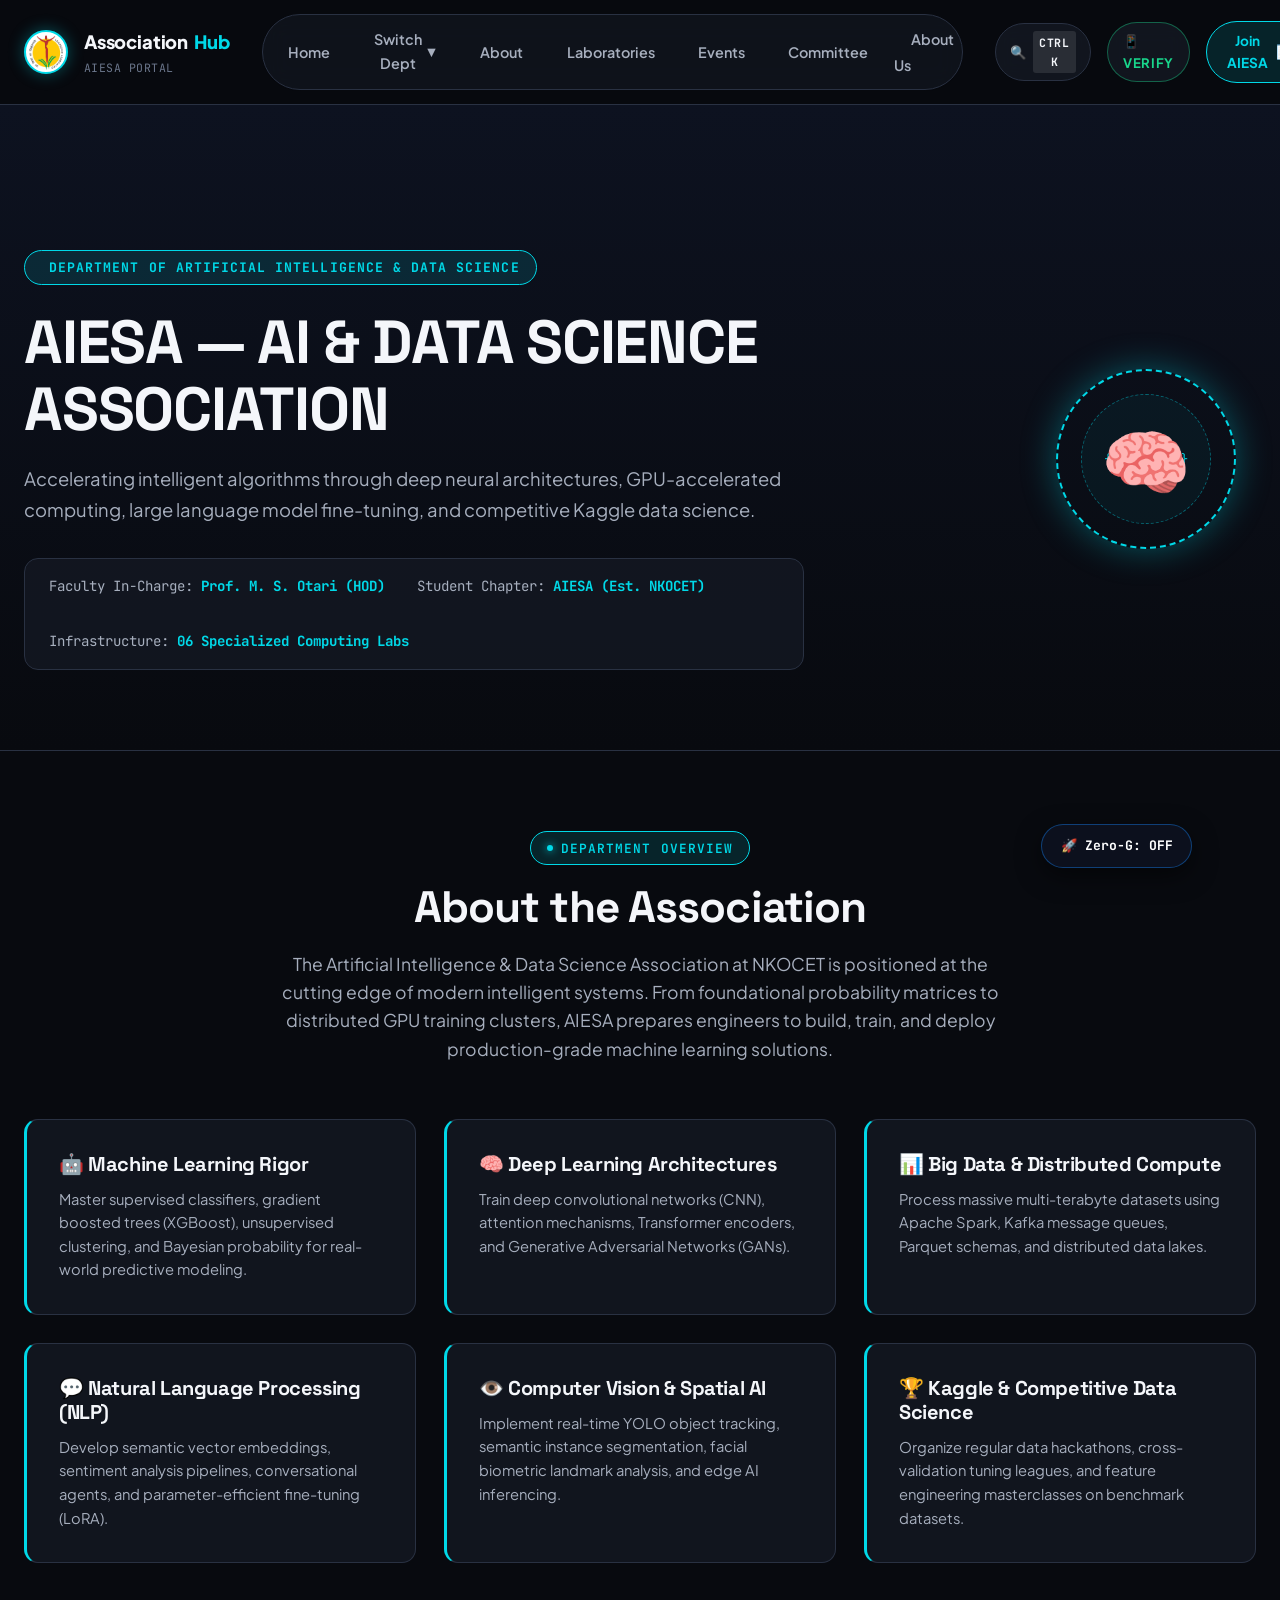
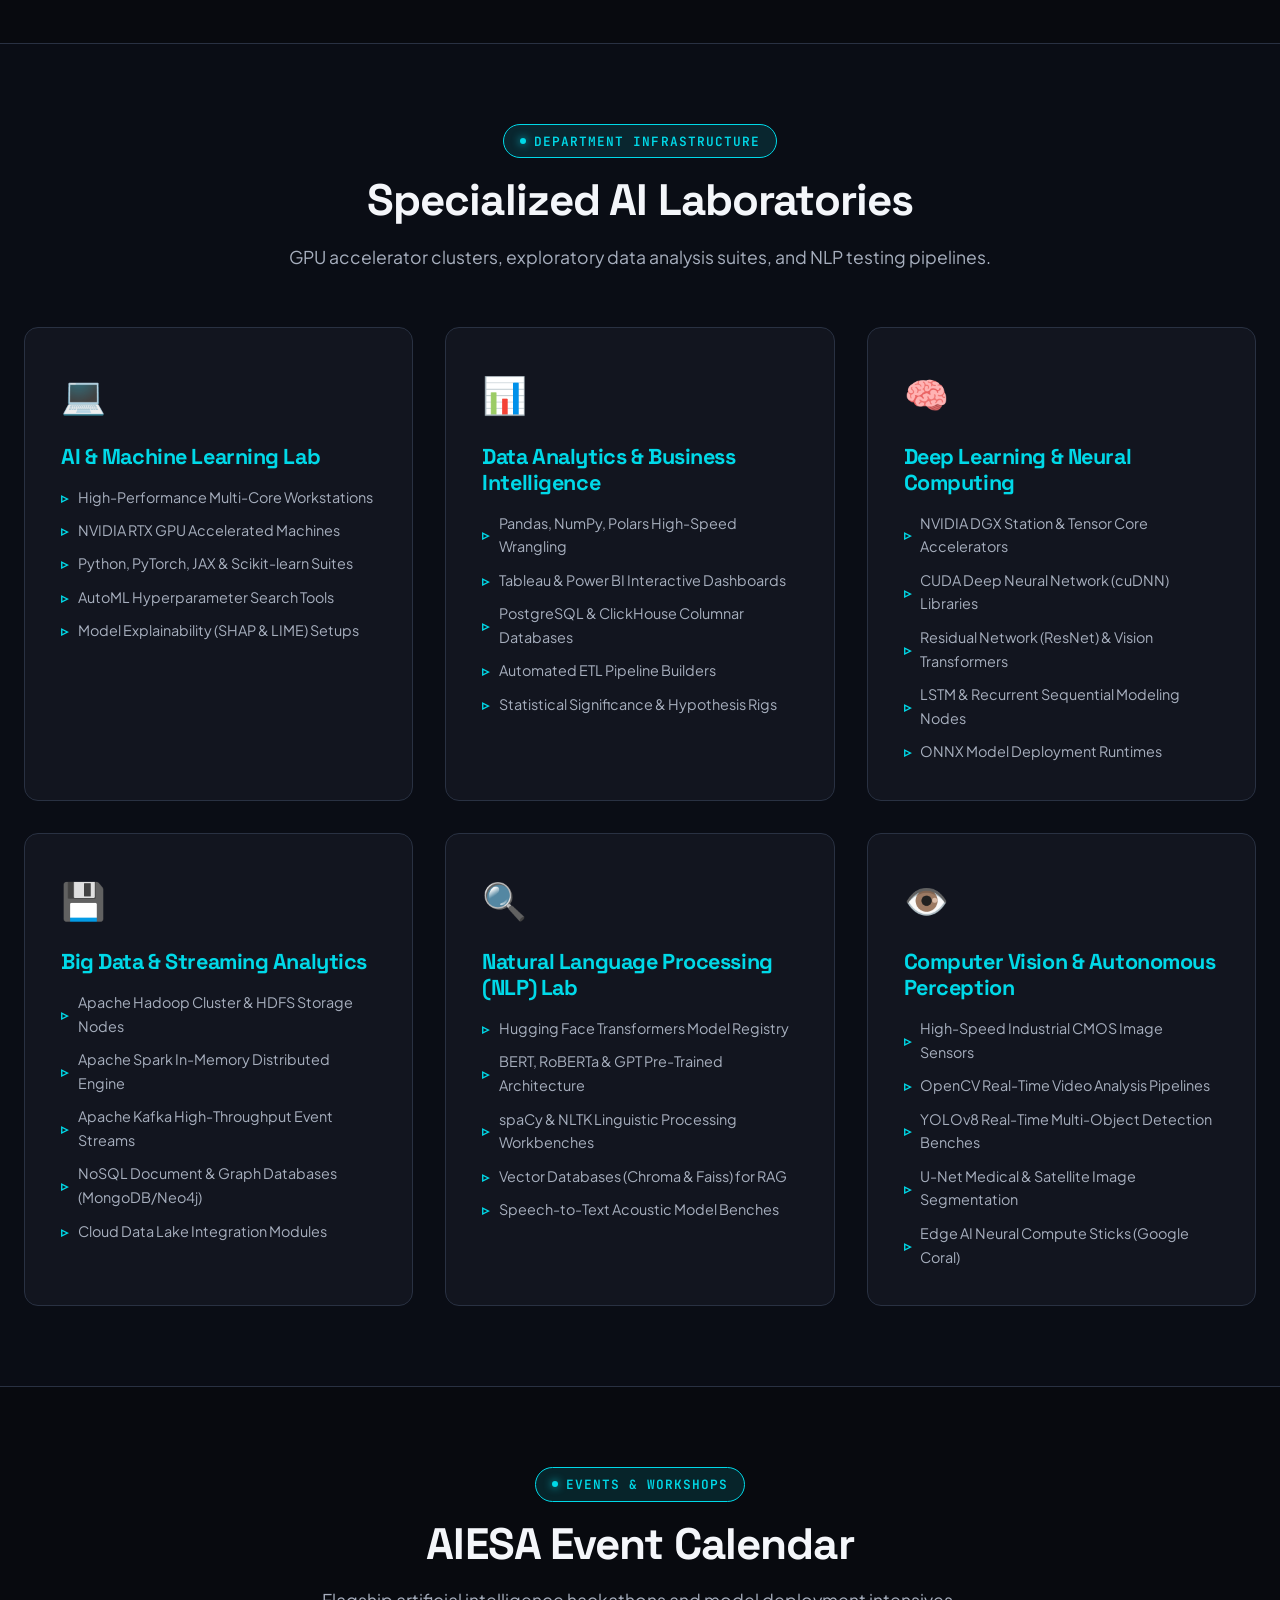
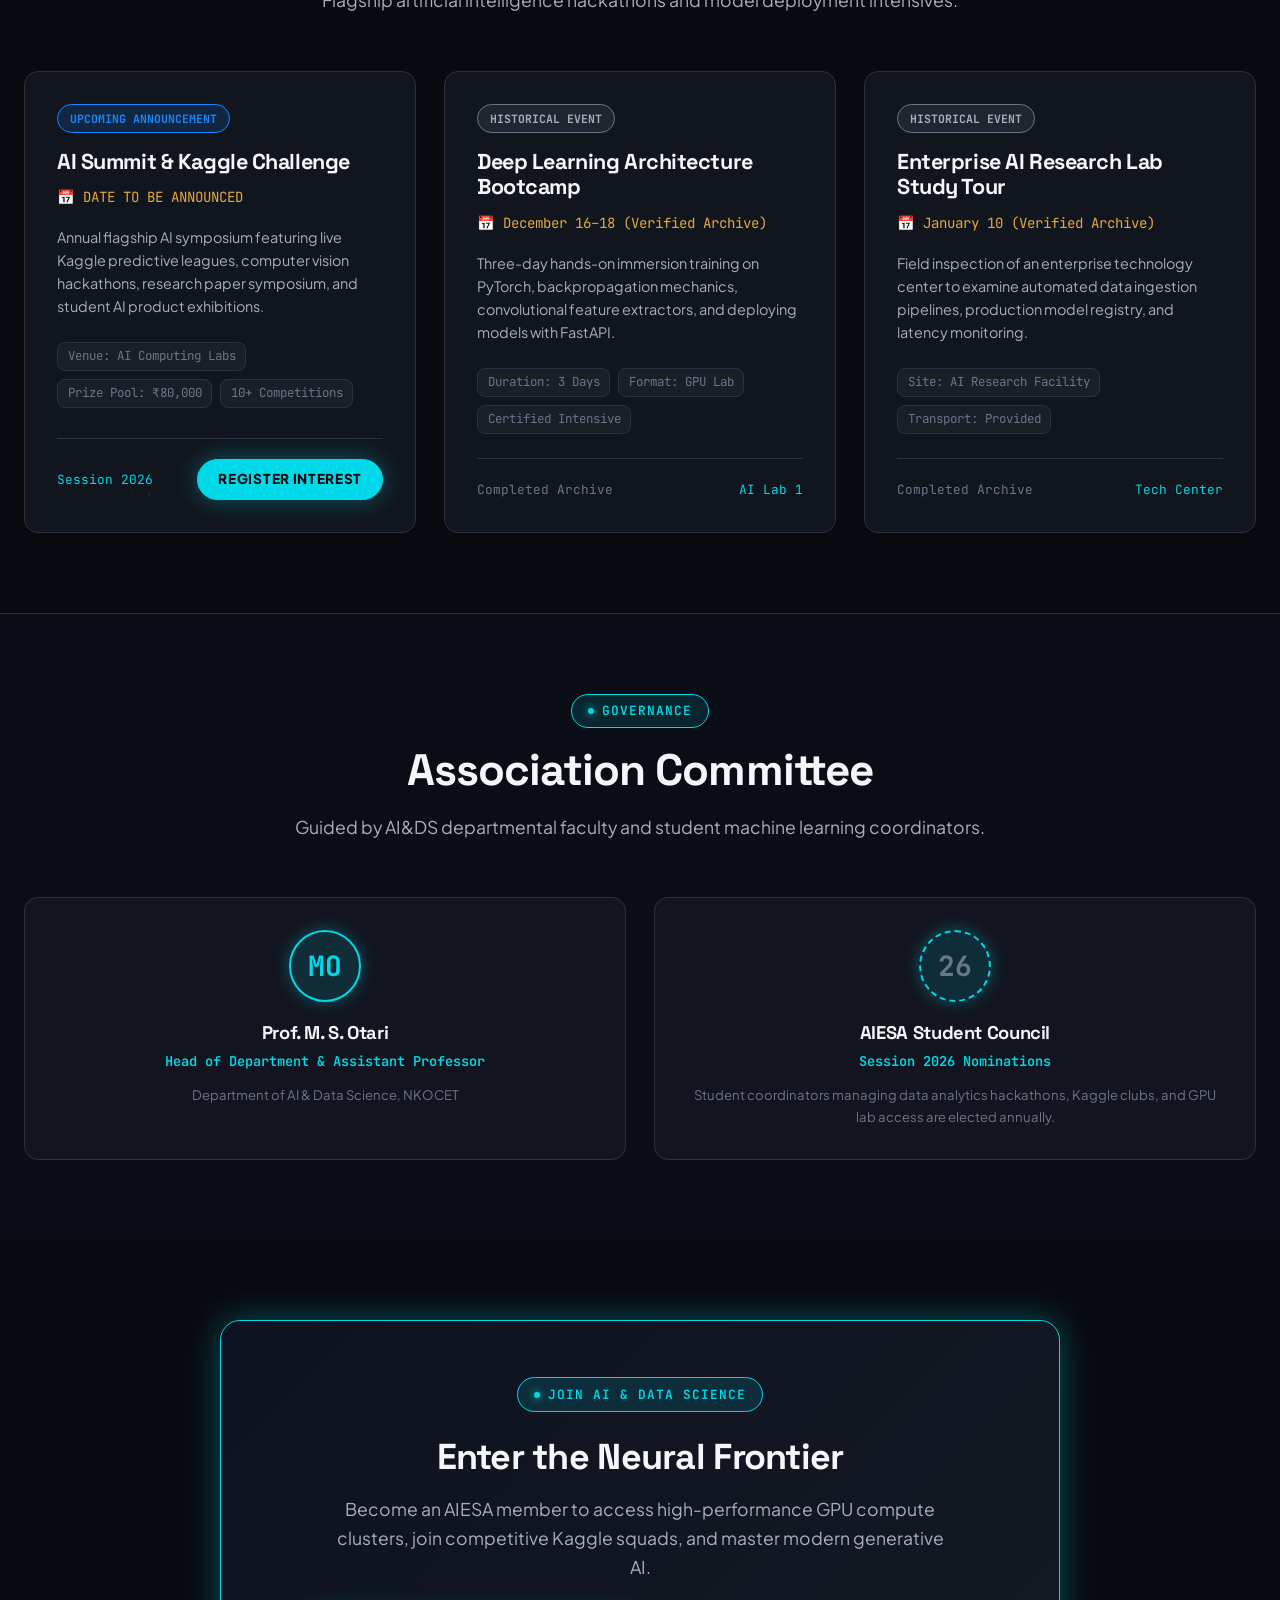
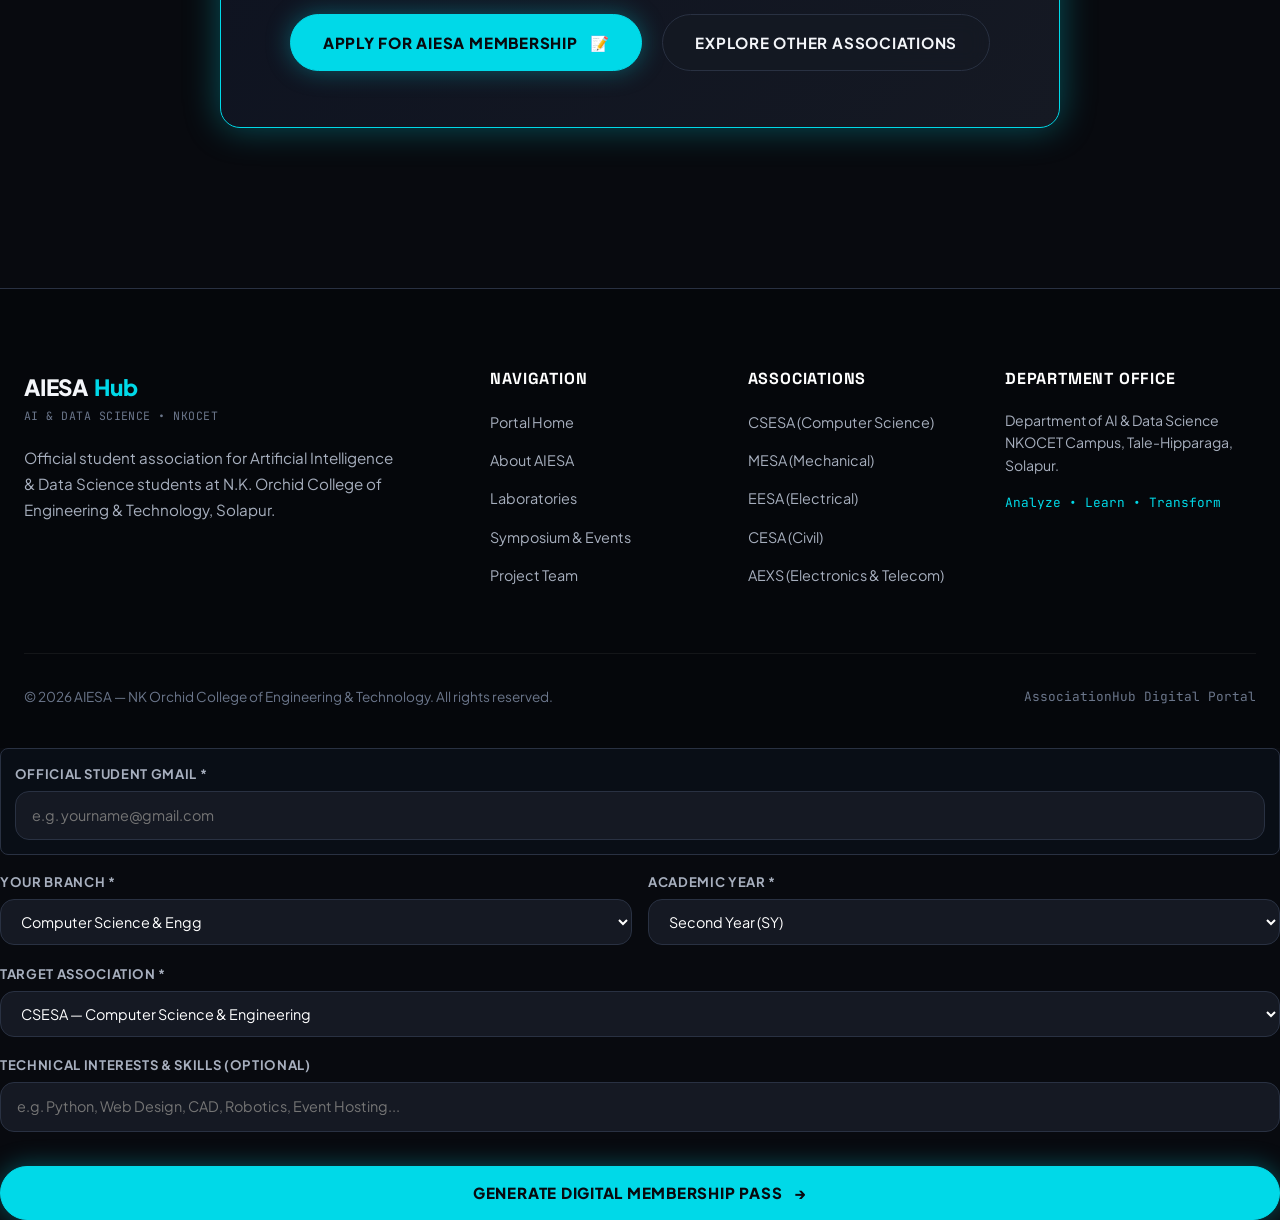
==== aids.html @ 3042af03 "Your commit message describing what you changed" ====
<!DOCTYPE html>
<html lang="en" data-dept="aiesa">
<head>
  <meta charset="UTF-8">
  <meta name="viewport" content="width=device-width, initial-scale=1.0">
  <title>AIESA — AI & Data Science Association | NKOCET</title>
  <meta name="description" content="Artificial Intelligence and Data Science Association (AIESA) at NK Orchid College of Engineering & Technology.">
  
  <!-- Google Fonts -->
  <link rel="preconnect" href="https://fonts.googleapis.com">
  <link rel="preconnect" href="https://fonts.gstatic.com" crossorigin>
  <link href="https://fonts.googleapis.com/css2?family=Plus+Jakarta+Sans:wght@300;400;500;600;700;800&family=Space+Grotesk:wght@500;700;800&family=JetBrains+Mono:wght@400;500;700&display=swap" rel="stylesheet">
  
  <!-- Master Stylesheet -->
  <link rel="stylesheet" href="css.css">
</head>
<body>

  <!-- Navigation Bar -->
  <header class="site-header" id="site-header">
    <div class="container nav-container">
      <a href="index.html" class="brand-link" aria-label="AssociationHub Home">
        <div class="brand-logo-frame">
          <img src="nkocet logo.png.webp" alt="NKOCET Logo" class="brand-logo-img" onerror="this.style.display='none'; this.parentElement.innerHTML='<span style=\'font-weight:800;color:#080A0F;\'>NK</span>'">
        </div>
        <div class="brand-text">
          <span class="brand-title">Association<span>Hub</span></span>
          <span class="brand-subtitle">AIESA Portal</span>
        </div>
      </a>

      <!-- Desktop Navigation -->
      <nav aria-label="Primary Navigation">
        <ul class="nav-menu">
          <li><a href="index.html" class="nav-link">Home</a></li>
          
          <!-- Quick Department Dropdown -->
          <li class="nav-dropdown">
            <button class="nav-dropdown-trigger" type="button" aria-haspopup="true" aria-expanded="false">
              <span>Switch Dept</span>
              <span class="nav-dropdown-chevron">▼</span>
            </button>
            <ul class="nav-dropdown-menu">
              <li><a href="cep-cesa.html" class="nav-dropdown-link"><span class="dept-pill-dot csesa"></span>CSESA — Computer Science</a></li>
              <li><a href="cep-mesa.html" class="nav-dropdown-link"><span class="dept-pill-dot mesa"></span>MESA — Mechanical Engg</a></li>
              <li><a href="esa.html" class="nav-dropdown-link"><span class="dept-pill-dot eesa"></span>EESA — Electrical Engg</a></li>
              <li><a href="civil.html" class="nav-dropdown-link"><span class="dept-pill-dot cesa"></span>CESA — Civil Engineering</a></li>
              <li><a href="entc.html" class="nav-dropdown-link"><span class="dept-pill-dot aexs"></span>AEXS — Electronics & Telecom</a></li>
              <li><a href="aids.html" class="nav-dropdown-link"><span class="dept-pill-dot aiesa"></span>AIESA — AI & Data Science</a></li>
            </ul>
          </li>

          <li><a href="#about" class="nav-link">About</a></li>
          <li><a href="#labs" class="nav-link">Laboratories</a></li>
          <li><a href="#events" class="nav-link">Events</a></li>
          <li><a href="#committee" class="nav-link">Committee</a></li>
          <li><a href="cep-about us.html" class="nav-link">About Us</a></li>
        </ul>
      </nav>

      <div class="nav-action">
        <button type="button" class="btn-secondary" onclick="openSpotlightSearch()" style="padding: 0.45rem 0.85rem; font-size: 0.82rem; display: inline-flex; align-items: center; gap: 0.4rem;" title="Spotlight Quick Search (Ctrl + K)">
          <span>🔍</span>
          <span style="font-size: 0.72rem; background: rgba(255, 255, 255, 0.1); padding: 0.1rem 0.4rem; border-radius: 3px; font-family: var(--font-mono);">Ctrl K</span>
        </button>
        <a href="verify.html" class="btn-secondary" style="padding: 0.45rem 0.95rem; font-size: 0.82rem; border-color: rgba(25, 214, 140, 0.4); color: #19D68C; text-decoration: none; display: inline-flex; align-items: center; gap: 0.4rem;">
          <span>📱 Verify</span>
        </a>

        <button type="button" class="btn-nav-accent" onclick="openMembershipModal('AIESA')">
          <span>Join AIESA</span>
          <span>📝</span>
        </button>

        <!-- Mobile Toggle Button -->
        <button class="mobile-toggle" aria-label="Toggle Navigation Menu" aria-expanded="false">
          <span></span>
          <span></span>
          <span></span>
        </button>
      </div>
    </div>
  </header>

  <!-- Mobile Menu Drawer -->
  <aside class="mobile-drawer" aria-label="Mobile Navigation">
    <div>
      <div class="brand-text" style="margin-bottom: 2rem;">
        <span class="brand-title" style="font-size: 1.4rem;">AIESA<span>Hub</span></span>
        <span class="brand-subtitle">AI & Data Science</span>
      </div>
      <ul class="mobile-nav-list">
        <li><a href="index.html" class="mobile-nav-link">Home</a></li>
        <li><a href="#about" class="mobile-nav-link">About AIESA</a></li>
        <li><a href="#labs" class="mobile-nav-link">Laboratories</a></li>
        <li><a href="#events" class="mobile-nav-link">Events</a></li>
        <li><a href="#committee" class="mobile-nav-link">Committee</a></li>
        <li><a href="cep-about us.html" class="mobile-nav-link">👥 About Project Team</a></li>
        <li style="padding: 0.5rem 0; font-size: 0.75rem; text-transform: uppercase; color: var(--accent-aiesa); letter-spacing: 0.05em; font-weight: 700;">Switch Department:</li>
        <li><a href="cep-cesa.html" class="mobile-nav-link">💻 CSESA (Computer Science)</a></li>
        <li><a href="cep-mesa.html" class="mobile-nav-link">⚙️ MESA (Mechanical)</a></li>
        <li><a href="esa.html" class="mobile-nav-link">⚡ EESA (Electrical)</a></li>
        <li><a href="civil.html" class="mobile-nav-link">🏗️ CESA (Civil)</a></li>
        <li><a href="entc.html" class="mobile-nav-link">📡 AEXS (ENTC)</a></li>
        <li style="margin-top: 0.75rem;"><button class="btn-primary" style="width: 100%; justify-content: center;" onclick="openMembershipModal('AIESA')"><span>Join AIESA</span><span>📝</span></button></li>
      </ul>
    </div>
    <div style="font-size: 0.8rem; color: var(--color-text-muted); font-family: var(--font-mono);">
      © 2026 AIESA • NKOCET
    </div>
  </aside>
  <div class="mobile-overlay" aria-hidden="true"></div>

  <!-- Unique Department Hero (Neural Cyan / Synapse Concept) -->
  <section class="dept-hero">
    <div class="container dept-hero-grid">
      <div class="dept-hero-content">
        <div class="dept-eyebrow">
          <span class="dot"></span>
          <span>Department of Artificial Intelligence & Data Science</span>
        </div>

        <h1 class="dept-hero-title">
          AIESA — AI & DATA SCIENCE ASSOCIATION
        </h1>

        <p class="dept-hero-desc">
          Accelerating intelligent algorithms through deep neural architectures, GPU-accelerated computing, large language model fine-tuning, and competitive Kaggle data science.
        </p>

        <div class="dept-meta-bar">
          <div class="dept-meta-item">
            <span>Faculty In-Charge:</span>
            <strong>Prof. M. S. Otari (HOD)</strong>
          </div>
          <div class="dept-meta-item">
            <span>Student Chapter:</span>
            <strong>AIESA (Est. NKOCET)</strong>
          </div>
          <div class="dept-meta-item">
            <span>Infrastructure:</span>
            <strong>06 Specialized Computing Labs</strong>
          </div>
        </div>
      </div>

      <!-- Department Neural Node Motif Visual -->
      <div class="dept-hero-visual" aria-hidden="true">
        <div class="dept-visual-circle" style="border-color: var(--accent-aiesa); box-shadow: 0 0 35px var(--glow-aiesa);">
          <div style="width: 130px; height: 130px; border-radius: 50%; border: 1px dashed rgba(0, 217, 232, 0.4); display: flex; align-items: center; justify-content: center; background: rgba(0, 217, 232, 0.05);">
            <span style="font-family: var(--font-mono); font-size: 0.75rem; color: var(--accent-aiesa);">{NEURAL_NET}</span>
          </div>
        </div>
        <div class="dept-visual-icon">🧠</div>
      </div>
    </div>
  </section>

  <!-- About Association Section -->
  <section class="section" id="about">
    <div class="container">
      <div class="section-title-wrap">
        <div class="section-badge">
          <span class="dot"></span>
          <span>Department Overview</span>
        </div>
        <h2 class="section-title">About the Association</h2>
        <p class="section-subtitle">
          The Artificial Intelligence & Data Science Association at NKOCET is positioned at the cutting edge of modern intelligent systems. From foundational probability matrices to distributed GPU training clusters, AIESA prepares engineers to build, train, and deploy production-grade machine learning solutions.
        </p>
      </div>

      <!-- Objectives Grid -->
      <div id="objectives" class="objectives-grid">
        <div class="objective-card">
          <h3>🤖 Machine Learning Rigor</h3>
          <p>Master supervised classifiers, gradient boosted trees (XGBoost), unsupervised clustering, and Bayesian probability for real-world predictive modeling.</p>
        </div>

        <div class="objective-card">
          <h3>🧠 Deep Learning Architectures</h3>
          <p>Train deep convolutional networks (CNN), attention mechanisms, Transformer encoders, and Generative Adversarial Networks (GANs).</p>
        </div>

        <div class="objective-card">
          <h3>📊 Big Data & Distributed Compute</h3>
          <p>Process massive multi-terabyte datasets using Apache Spark, Kafka message queues, Parquet schemas, and distributed data lakes.</p>
        </div>

        <div class="objective-card">
          <h3>💬 Natural Language Processing (NLP)</h3>
          <p>Develop semantic vector embeddings, sentiment analysis pipelines, conversational agents, and parameter-efficient fine-tuning (LoRA).</p>
        </div>

        <div class="objective-card">
          <h3>👁️ Computer Vision & Spatial AI</h3>
          <p>Implement real-time YOLO object tracking, semantic instance segmentation, facial biometric landmark analysis, and edge AI inferencing.</p>
        </div>

        <div class="objective-card">
          <h3>🏆 Kaggle & Competitive Data Science</h3>
          <p>Organize regular data hackathons, cross-validation tuning leagues, and feature engineering masterclasses on benchmark datasets.</p>
        </div>
      </div>
    </div>
  </section>

  <!-- Department Laboratories Section (Verified 6 Labs) -->
  <section class="section" id="labs" style="background: rgba(13, 18, 32, 0.4); border-top: 1px solid var(--color-border-subtle); border-bottom: 1px solid var(--color-border-subtle);">
    <div class="container">
      <div class="section-title-wrap">
        <div class="section-badge">
          <span class="dot"></span>
          <span>Department Infrastructure</span>
        </div>
        <h2 class="section-title">Specialized AI Laboratories</h2>
        <p class="section-subtitle">
          GPU accelerator clusters, exploratory data analysis suites, and NLP testing pipelines.
        </p>
      </div>

      <div class="labs-grid">
        <!-- Lab 1 -->
        <div class="lab-card">
          <div class="lab-icon">💻</div>
          <h3>AI & Machine Learning Lab</h3>
          <ul>
            <li>High-Performance Multi-Core Workstations</li>
            <li>NVIDIA RTX GPU Accelerated Machines</li>
            <li>Python, PyTorch, JAX & Scikit-learn Suites</li>
            <li>AutoML Hyperparameter Search Tools</li>
            <li>Model Explainability (SHAP & LIME) Setups</li>
          </ul>
        </div>

        <!-- Lab 2 -->
        <div class="lab-card">
          <div class="lab-icon">📊</div>
          <h3>Data Analytics & Business Intelligence</h3>
          <ul>
            <li>Pandas, NumPy, Polars High-Speed Wrangling</li>
            <li>Tableau & Power BI Interactive Dashboards</li>
            <li>PostgreSQL & ClickHouse Columnar Databases</li>
            <li>Automated ETL Pipeline Builders</li>
            <li>Statistical Significance & Hypothesis Rigs</li>
          </ul>
        </div>

        <!-- Lab 3 -->
        <div class="lab-card">
          <div class="lab-icon">🧠</div>
          <h3>Deep Learning & Neural Computing</h3>
          <ul>
            <li>NVIDIA DGX Station & Tensor Core Accelerators</li>
            <li>CUDA Deep Neural Network (cuDNN) Libraries</li>
            <li>Residual Network (ResNet) & Vision Transformers</li>
            <li>LSTM & Recurrent Sequential Modeling Nodes</li>
            <li>ONNX Model Deployment Runtimes</li>
          </ul>
        </div>

        <!-- Lab 4 -->
        <div class="lab-card">
          <div class="lab-icon">💾</div>
          <h3>Big Data & Streaming Analytics</h3>
          <ul>
            <li>Apache Hadoop Cluster & HDFS Storage Nodes</li>
            <li>Apache Spark In-Memory Distributed Engine</li>
            <li>Apache Kafka High-Throughput Event Streams</li>
            <li>NoSQL Document & Graph Databases (MongoDB/Neo4j)</li>
            <li>Cloud Data Lake Integration Modules</li>
          </ul>
        </div>

        <!-- Lab 5 -->
        <div class="lab-card">
          <div class="lab-icon">🔍</div>
          <h3>Natural Language Processing (NLP) Lab</h3>
          <ul>
            <li>Hugging Face Transformers Model Registry</li>
            <li>BERT, RoBERTa & GPT Pre-Trained Architecture</li>
            <li>spaCy & NLTK Linguistic Processing Workbenches</li>
            <li>Vector Databases (Chroma & Faiss) for RAG</li>
            <li>Speech-to-Text Acoustic Model Benches</li>
          </ul>
        </div>

        <!-- Lab 6 -->
        <div class="lab-card">
          <div class="lab-icon">👁️</div>
          <h3>Computer Vision & Autonomous Perception</h3>
          <ul>
            <li>High-Speed Industrial CMOS Image Sensors</li>
            <li>OpenCV Real-Time Video Analysis Pipelines</li>
            <li>YOLOv8 Real-Time Multi-Object Detection Benches</li>
            <li>U-Net Medical & Satellite Image Segmentation</li>
            <li>Edge AI Neural Compute Sticks (Google Coral)</li>
          </ul>
        </div>
      </div>
    </div>
  </section>

  <!-- Events Section -->
  <section class="section" id="events">
    <div class="container">
      <div class="section-title-wrap">
        <div class="section-badge">
          <span class="dot"></span>
          <span>Events & Workshops</span>
        </div>
        <h2 class="section-title">AIESA Event Calendar</h2>
        <p class="section-subtitle">
          Flagship artificial intelligence hackathons and model deployment intensives.
        </p>
      </div>

      <div class="events-grid">
        <!-- Event 1: AI Summit -->
        <article class="event-card">
          <div>
            <span class="event-status-badge status-upcoming">Upcoming Announcement</span>
            <h3 class="event-title">AI Summit & Kaggle Challenge</h3>
            <div class="event-date-row">
              <span>📅</span>
              <span>DATE TO BE ANNOUNCED</span>
            </div>
            <p class="event-details">
              Annual flagship AI symposium featuring live Kaggle predictive leagues, computer vision hackathons, research paper symposium, and student AI product exhibitions.
            </p>
            <div class="event-meta-tags">
              <span class="event-tag">Venue: AI Computing Labs</span>
              <span class="event-tag">Prize Pool: ₹80,000</span>
              <span class="event-tag">10+ Competitions</span>
            </div>
          </div>
          <div class="event-footer">
            <span style="font-family: var(--font-mono); font-size: 0.8rem; color: var(--accent-aiesa);">Session 2026</span>
            <button class="btn-primary" style="padding: 0.5rem 1.25rem; font-size: 0.85rem;" onclick="showInteractiveModal('AI Summit 2026', 'Official competition guidelines and dataset access will be published upon departmental notification.')">Register Interest</button>
          </div>
        </article>

        <!-- Event 2: Deep Learning Bootcamp (Historical) -->
        <article class="event-card">
          <div>
            <span class="event-status-badge status-past">Historical Event</span>
            <h3 class="event-title">Deep Learning Architecture Bootcamp</h3>
            <div class="event-date-row">
              <span>📅</span>
              <span>December 16–18 (Verified Archive)</span>
            </div>
            <p class="event-details">
              Three-day hands-on immersion training on PyTorch, backpropagation mechanics, convolutional feature extractors, and deploying models with FastAPI.
            </p>
            <div class="event-meta-tags">
              <span class="event-tag">Duration: 3 Days</span>
              <span class="event-tag">Format: GPU Lab</span>
              <span class="event-tag">Certified Intensive</span>
            </div>
          </div>
          <div class="event-footer">
            <span style="font-family: var(--font-mono); font-size: 0.8rem; color: var(--color-text-muted);">Completed Archive</span>
            <span style="font-family: var(--font-mono); font-size: 0.8rem; color: var(--accent-aiesa);">AI Lab 1</span>
          </div>
        </article>

        <!-- Event 3: Industry AI Lab Visit (Historical) -->
        <article class="event-card">
          <div>
            <span class="event-status-badge status-past">Historical Event</span>
            <h3 class="event-title">Enterprise AI Research Lab Study Tour</h3>
            <div class="event-date-row">
              <span>📅</span>
              <span>January 10 (Verified Archive)</span>
            </div>
            <p class="event-details">
              Field inspection of an enterprise technology center to examine automated data ingestion pipelines, production model registry, and latency monitoring.
            </p>
            <div class="event-meta-tags">
              <span class="event-tag">Site: AI Research Facility</span>
              <span class="event-tag">Transport: Provided</span>
            </div>
          </div>
          <div class="event-footer">
            <span style="font-family: var(--font-mono); font-size: 0.8rem; color: var(--color-text-muted);">Completed Archive</span>
            <span style="font-family: var(--font-mono); font-size: 0.8rem; color: var(--accent-aiesa);">Tech Center</span>
          </div>
        </article>
      </div>
    </div>
  </section>

  <!-- Committee Section (Truthful, non-fabricated) -->
  <section class="section" id="committee" style="background: rgba(13, 18, 32, 0.4); border-top: 1px solid var(--color-border-subtle);">
    <div class="container">
      <div class="section-title-wrap">
        <div class="section-badge">
          <span class="dot"></span>
          <span>Governance</span>
        </div>
        <h2 class="section-title">Association Committee</h2>
        <p class="section-subtitle">
          Guided by AI&DS departmental faculty and student machine learning coordinators.
        </p>
      </div>

      <div class="committee-grid">
        <div class="committee-card">
          <div class="committee-avatar" style="border-color: var(--accent-aiesa); color: var(--accent-aiesa); background: var(--subtle-aiesa);">MO</div>
          <h3 class="committee-name">Prof. M. S. Otari</h3>
          <div class="committee-role">Head of Department & Assistant Professor</div>
          <p class="committee-note">Department of AI & Data Science, NKOCET</p>
        </div>

        <div class="committee-card">
          <div class="committee-avatar" style="border-style: dashed; color: var(--color-text-muted);">26</div>
          <h3 class="committee-name">AIESA Student Council</h3>
          <div class="committee-role">Session 2026 Nominations</div>
          <p class="committee-note">Student coordinators managing data analytics hackathons, Kaggle clubs, and GPU lab access are elected annually.</p>
        </div>
      </div>
    </div>
  </section>

  <!-- Membership CTA Box -->
  <section class="section">
    <div class="container">
      <div class="cta-box" style="border-color: var(--accent-aiesa); box-shadow: 0 0 35px var(--glow-aiesa);">
        <span class="section-badge" style="border-color: var(--accent-aiesa); color: var(--accent-aiesa); background: var(--subtle-aiesa); margin-bottom: 1.5rem;">
          <span class="dot" style="background: var(--accent-aiesa); box-shadow: 0 0 8px var(--accent-aiesa);"></span>
          <span>Join AI & Data Science</span>
        </span>
        <h2>Enter the Neural Frontier</h2>
        <p>
          Become an AIESA member to access high-performance GPU compute clusters, join competitive Kaggle squads, and master modern generative AI.
        </p>
        <div class="cta-buttons">
          <button class="btn-primary" style="background: var(--accent-aiesa); border-color: var(--accent-aiesa); box-shadow: 0 0 25px var(--glow-aiesa);" onclick="openMembershipModal('AIESA')">
            <span>APPLY FOR AIESA MEMBERSHIP</span>
            <span>📝</span>
          </button>
          <a href="index.html#associations" class="btn-secondary">
            <span>EXPLORE OTHER ASSOCIATIONS</span>
          </a>
        </div>
      </div>
    </div>
  </section>

  <!-- Interactive Modal & Back to Top -->
  <div id="interactive-modal-overlay" class="interactive-modal-overlay" role="dialog" aria-modal="true">
    <div class="interactive-modal">
      <h3 id="modal-title">Notification</h3>
      <p id="modal-desc">Details</p>
      <button id="modal-close-btn" class="interactive-modal-close">Close</button>
    </div>
  </div>
  <button id="back-to-top" class="btn-back-top" aria-label="Scroll back to top">↑</button>

  <!-- Footer -->
  <footer class="site-footer">
    <div class="container">
      <div class="footer-grid">
        <div class="footer-brand">
          <div class="brand-text">
            <span class="brand-title" style="font-size: 1.4rem;">AIESA<span>Hub</span></span>
            <span class="brand-subtitle">AI & Data Science • NKOCET</span>
          </div>
          <p>Official student association for Artificial Intelligence & Data Science students at N.K. Orchid College of Engineering & Technology, Solapur.</p>
        </div>

        <div class="footer-col">
          <h4>Navigation</h4>
          <ul class="footer-links">
            <li><a href="index.html">Portal Home</a></li>
            <li><a href="#about">About AIESA</a></li>
            <li><a href="#labs">Laboratories</a></li>
            <li><a href="#events">Symposium & Events</a></li>
            <li><a href="cep-about us.html">Project Team</a></li>
          </ul>
        </div>

        <div class="footer-col">
          <h4>Associations</h4>
          <ul class="footer-links">
            <li><a href="cep-cesa.html">CSESA (Computer Science)</a></li>
            <li><a href="cep-mesa.html">MESA (Mechanical)</a></li>
            <li><a href="esa.html">EESA (Electrical)</a></li>
            <li><a href="civil.html">CESA (Civil)</a></li>
            <li><a href="entc.html">AEXS (Electronics & Telecom)</a></li>
          </ul>
        </div>

        <div class="footer-col">
          <h4>Department Office</h4>
          <p style="font-size: 0.88rem; color: var(--color-text-secondary); line-height: 1.6; margin-bottom: 0.75rem;">
            Department of AI & Data Science<br>
            NKOCET Campus, Tale-Hipparaga, Solapur.
          </p>
          <span style="font-family: var(--font-mono); font-size: 0.8rem; color: var(--accent-aiesa);">Analyze • Learn • Transform</span>
        </div>
      </div>

      <div class="footer-bottom">
        <div>&copy; 2026 AIESA — NK Orchid College of Engineering & Technology. All rights reserved.</div>
        <div style="font-family: var(--font-mono); font-size: 0.8rem;">AssociationHub Digital Portal</div>
      </div>
    </div>
  </footer>

    <!-- Functional Membership Registration Modal & Acknowledgment Pass -->
  <div id="membership-modal-overlay" class="membership-modal-overlay" role="dialog" aria-modal="true" aria-labelledby="membership-title">
    <div class="membership-modal">
      <button class="membership-modal-close" aria-label="Close modal">✕</button>

      <div id="membership-form-wrap">
        <span class="quiz-badge" style="margin-bottom: 0.75rem;">Official Membership Intake 2026</span>
        <h2 id="membership-title" class="membership-modal-title">Join a Department Club</h2>
        <p class="membership-modal-subtitle">
          Submit your details to register interest in NKOCET departmental associations. Your inquiry will be registered and an official membership pass generated instantly.
        </p>

        <!-- Quick Digi-Pass Retrieval -->
        <div style="background: rgba(255, 184, 0, 0.08); border: 1px solid rgba(255, 184, 0, 0.3); border-radius: var(--radius-sm); padding: 0.65rem 0.85rem; margin-bottom: 1.1rem; display: flex; justify-content: space-between; align-items: center; flex-wrap: wrap; gap: 0.5rem;">
          <div>
            <span style="font-size: 0.82rem; font-weight: 700; color: var(--brand-gold);">🔍 Already Joined?</span>
            <span style="font-size: 0.76rem; color: var(--color-text-secondary); margin-left: 0.3rem;">Retrieve your saved Digi-Pass & QR:</span>
          </div>
          <div style="display: flex; gap: 0.4rem; align-items: center; flex: 1; min-width: 220px; justify-content: flex-end;">
            <input type="text" id="quick-pass-lookup" placeholder="Enter PRN / Roll (e.g. C-62)" style="padding: 0.32rem 0.6rem; font-size: 0.78rem; border-radius: 4px; border: 1px solid rgba(255,255,255,0.2); background: rgba(0,0,0,0.5); color: #fff; width: 150px;">
            <button type="button" class="btn-secondary" onclick="lookupStudentPass()" style="padding: 0.32rem 0.75rem; font-size: 0.78rem; white-space: nowrap;">
              <span>View Pass 🎫</span>
            </button>
          </div>
        </div>

        <form id="membership-form">
          <div class="form-group-grid">
            <div class="form-group">
              <label for="member-name" class="form-label">Full Name *</label>
              <input type="text" id="member-name" class="form-input" placeholder="e.g. Rahul Patil" required>
            </div>
            <div class="form-group">
              <label for="member-roll" class="form-label">Roll No / PRN *</label>
              <input type="text" id="member-roll" class="form-input" placeholder="e.g. C-62 or EN2024..." required>
            </div>
          </div>

          <div class="form-group-grid">
            <div class="form-group">
              <label for="member-dept" class="form-label">Your Branch *</label>
              <select id="member-dept" class="form-select" required>
                <option value="Computer Science & Engineering">Computer Science & Engg</option>
                <option value="Mechanical Engineering">Mechanical Engg</option>
                <option value="Electrical Engineering">Electrical Engg</option>
                <option value="Civil Engineering">Civil Engg</option>
                <option value="Electronics & Telecommunication">Electronics & Telecom</option>
                <option value="AI & Data Science">AI & Data Science</option>
                <option value="First Year Engineering">First Year (General)</option>
              </select>
            </div>
            <div class="form-group">
              <label for="member-year" class="form-label">Academic Year *</label>
              <select id="member-year" class="form-select" required>
                <option value="First Year (FY)">First Year (FY)</option>
                <option value="Second Year (SY)" selected>Second Year (SY)</option>
                <option value="Third Year (TY)">Third Year (TY)</option>
                <option value="Final Year (B.Tech)">Final Year (B.Tech)</option>
              </select>
            </div>
          </div>

          <div class="form-group">
            <label for="member-association" class="form-label">Target Association *</label>
            <select id="member-association" class="form-select" required>
              <option value="CSESA">CSESA — Computer Science & Engineering</option>
              <option value="MESA">MESA — Mechanical Engineering</option>
              <option value="EESA">EESA — Electrical Engineering</option>
              <option value="CESA">CESA — Civil Engineering</option>
              <option value="AEXS">AEXS — Electronics & Telecommunication</option>
              <option value="AIESA">AIESA — Artificial Intelligence & Data Science</option>
            </select>
          </div>

          <div class="form-group">
            <label for="member-interest" class="form-label">Technical Interests & Skills (Optional)</label>
            <input type="text" id="member-interest" class="form-input" placeholder="e.g. Python, Web Design, CAD, Robotics, Event Hosting...">
          </div>

          <button type="submit" class="btn-primary" style="width: 100%; justify-content: center; margin-top: 1rem; padding: 0.85rem;">
            <span>GENERATE DIGITAL MEMBERSHIP PASS</span>
            <span>→</span>
          </button>
        </form>
      </div>

      <div id="membership-pass-container" style="display: none;">
        <!-- Rendered dynamically by main.js upon submission -->
      </div>
    </div>
  </div>

  <!-- Core JavaScript -->
  <script src="api-config.js"></script>
  <script src="main.js?v=20261101_v5"></script>
  <!-- Spotlight Quick Command Search Overlay (Ctrl + K) -->
  <div id="spotlight-overlay" class="spotlight-overlay" role="dialog" aria-modal="true" aria-label="Spotlight Search">
    <div class="spotlight-modal">
      <div class="spotlight-header">
        <span style="font-size: 1.25rem;">🔍</span>
        <input type="text" id="spotlight-input" class="spotlight-input" placeholder="Search departments, events, discussions, actions... (Esc to close)" autocomplete="off">
        <span style="font-size: 0.75rem; background: rgba(255, 255, 255, 0.1); padding: 0.2rem 0.5rem; border-radius: 4px; font-family: var(--font-mono); color: var(--color-text-muted);">ESC</span>
      </div>
      <div id="spotlight-results" class="spotlight-results"></div>
      <div class="spotlight-footer">
        <span>Navigation: <kbd style="background:rgba(255,255,255,0.1); padding:0.1rem 0.35rem; border-radius:3px;">↑</kbd> <kbd style="background:rgba(255,255,255,0.1); padding:0.1rem 0.35rem; border-radius:3px;">↓</kbd> to navigate, <kbd style="background:rgba(255,255,255,0.1); padding:0.1rem 0.35rem; border-radius:3px;">↵</kbd> to select</span>
        <span style="color: var(--brand-gold);">NKOCET AssociationHub 2026</span>
      </div>
    </div>
  </div>
  <div id="toast-container" aria-live="polite"></div>

</body>
</html>
          <!-- Official Student Gmail -->
          <div class="form-group" style="background: rgba(13, 18, 32, 0.45); border: 1px solid var(--color-border-subtle); border-radius: var(--radius-sm); padding: 0.85rem; margin-bottom: 1rem;">
            <label for="member-email" class="form-label">Official Student Gmail *</label>
            <input type="email" id="member-email" class="form-input" placeholder="e.g. yourname@gmail.com" required>
          </div>

<div class="form-group-grid">
            <div class="form-group">
              <label for="member-dept" class="form-label">Your Branch *</label>
              <select id="member-dept" class="form-select" required>
                <option value="Computer Science & Engineering">Computer Science & Engg</option>
                <option value="Mechanical Engineering">Mechanical Engg</option>
                <option value="Electrical Engineering">Electrical Engg</option>
                <option value="Civil Engineering">Civil Engg</option>
                <option value="Electronics & Telecommunication">Electronics & Telecom</option>
                <option value="AI & Data Science">AI & Data Science</option>
                <option value="First Year Engineering">First Year (General)</option>
              </select>
            </div>
            <div class="form-group">
              <label for="member-year" class="form-label">Academic Year *</label>
              <select id="member-year" class="form-select" required>
                <option value="First Year (FY)">First Year (FY)</option>
                <option value="Second Year (SY)" selected>Second Year (SY)</option>
                <option value="Third Year (TY)">Third Year (TY)</option>
                <option value="Final Year (B.Tech)">Final Year (B.Tech)</option>
              </select>
            </div>
          </div>

          <div class="form-group">
            <label for="member-association" class="form-label">Target Association *</label>
            <select id="member-association" class="form-select" required>
              <option value="CSESA">CSESA — Computer Science & Engineering</option>
              <option value="MESA">MESA — Mechanical Engineering</option>
              <option value="EESA">EESA — Electrical Engineering</option>
              <option value="CESA">CESA — Civil Engineering</option>
              <option value="AEXS">AEXS — Electronics & Telecommunication</option>
              <option value="AIESA">AIESA — Artificial Intelligence & Data Science</option>
            </select>
          </div>

          <div class="form-group">
            <label for="member-interest" class="form-label">Technical Interests & Skills (Optional)</label>
            <input type="text" id="member-interest" class="form-input" placeholder="e.g. Python, Web Design, CAD, Robotics, Event Hosting...">
          </div>

          <button type="submit" class="btn-primary" style="width: 100%; justify-content: center; margin-top: 1rem; padding: 0.85rem;">
            <span>GENERATE DIGITAL MEMBERSHIP PASS</span>
            <span>→</span>
          </button>
        </form>
      </div>

      <div id="membership-pass-container" style="display: none;">
        <!-- Rendered dynamically by main.js upon submission -->
      </div>
    </div>
  </div>

  <!-- Core JavaScript -->
  <script src="api-config.js"></script>
  <script src="main.js?v=20261101_v5"></script>
  <!-- Spotlight Quick Command Search Overlay (Ctrl + K) -->
  <div id="spotlight-overlay" class="spotlight-overlay" role="dialog" aria-modal="true" aria-label="Spotlight Search">
    <div class="spotlight-modal">
      <div class="spotlight-header">
        <span style="font-size: 1.25rem;">🔍</span>
        <input type="text" id="spotlight-input" class="spotlight-input" placeholder="Search departments, events, discussions, actions... (Esc to close)" autocomplete="off">
        <span style="font-size: 0.75rem; background: rgba(255, 255, 255, 0.1); padding: 0.2rem 0.5rem; border-radius: 4px; font-family: var(--font-mono); color: var(--color-text-muted);">ESC</span>
      </div>
      <div id="spotlight-results" class="spotlight-results"></div>
      <div class="spotlight-footer">
        <span>Navigation: <kbd style="background:rgba(255,255,255,0.1); padding:0.1rem 0.35rem; border-radius:3px;">↑</kbd> <kbd style="background:rgba(255,255,255,0.1); padding:0.1rem 0.35rem; border-radius:3px;">↓</kbd> to navigate, <kbd style="background:rgba(255,255,255,0.1); padding:0.1rem 0.35rem; border-radius:3px;">↵</kbd> to select</span>
        <span style="color: var(--brand-gold);">NKOCET AssociationHub 2026</span>
      </div>
    </div>
  </div>
  <div id="toast-container" aria-live="polite"></div>

</body>
</html>
---- css.css ----
/* ==========================================================================
   ASSOCIATIONHUB — CORE DESIGN SYSTEM & MASTER STYLESHEET
   NK Orchid College of Engineering & Technology
   Futuristic Cinematic Dark Theme (2026 Edition)
   ========================================================================== */

/* --------------------------------------------------------------------------
   1. ROOT VARIABLES & THEME DEFINITIONS
   -------------------------------------------------------------------------- */
:root {
  /* Global Palette */
  --color-obsidian: #080A0F;
  --color-midnight: #0D1220;
  --color-charcoal: #151923;
  --color-surface-elevated: #1B2230;
  --color-surface-card: rgba(21, 25, 35, 0.75);
  --color-surface-glass: rgba(13, 18, 32, 0.8);
  --color-bg-primary: #080A0F;
  --color-bg-card: #151923;
  --color-border: #293142;
  
  --color-text-primary: #F4F6FA;
  --color-text-secondary: #A7AFBE;
  --color-text-muted: #6B768B;
  
  --color-border-subtle: #293142;
  --color-border-light: rgba(255, 255, 255, 0.1);
  --color-border-highlight: rgba(255, 255, 255, 0.18);
  
  /* Shared College Accent (Muted Gold) */
  --brand-gold: #E5A93C;
  --brand-gold-glow: rgba(229, 169, 60, 0.25);
  --brand-gold-subtle: rgba(229, 169, 60, 0.12);

  /* Default Active Accent (Muted Gold by default, overridden by dept) */
  --accent-color: var(--brand-gold);
  --accent-glow: var(--brand-gold-glow);
  --accent-subtle: var(--brand-gold-subtle);

  /* Department Colour Identities */
  --accent-csesa: #1687FF;       /* Cyber Blue */
  --glow-csesa: rgba(22, 135, 255, 0.35);
  --subtle-csesa: rgba(22, 135, 255, 0.12);

  --accent-mesa: #FF8A24;        /* Industrial Orange */
  --glow-mesa: rgba(255, 138, 36, 0.35);
  --subtle-mesa: rgba(255, 138, 36, 0.12);

  --accent-eesa: #19D68C;        /* Electric Emerald */
  --glow-eesa: rgba(25, 214, 140, 0.35);
  --subtle-eesa: rgba(25, 214, 140, 0.12);

  --accent-cesa: #A855F7;        /* Architectural Violet */
  --glow-cesa: rgba(168, 85, 247, 0.35);
  --subtle-cesa: rgba(168, 85, 247, 0.12);

  --accent-aexs: #FF416C;        /* Signal Crimson */
  --glow-aexs: rgba(255, 65, 108, 0.35);
  --subtle-aexs: rgba(255, 65, 108, 0.12);

  --accent-aiesa: #00D9E8;       /* Neural Cyan */
  --glow-aiesa: rgba(0, 217, 232, 0.35);
  --subtle-aiesa: rgba(0, 217, 232, 0.12);

  /* Typography */
  --font-sans: 'Plus Jakarta Sans', -apple-system, BlinkMacSystemFont, 'Segoe UI', Roboto, Helvetica, Arial, sans-serif;
  --font-heading: 'Space Grotesk', var(--font-sans);
  --font-mono: 'JetBrains Mono', 'SF Mono', Consolas, monospace;

  /* Shadows & Glassmorphism */
  --shadow-sm: 0 4px 12px rgba(0, 0, 0, 0.3);
  --shadow-md: 0 8px 24px rgba(0, 0, 0, 0.45);
  --shadow-lg: 0 16px 40px rgba(0, 0, 0, 0.6);
  --shadow-glow: 0 0 30px var(--accent-glow);

  /* Border Radii */
  --radius-sm: 8px;
  --radius-md: 14px;
  --radius-lg: 20px;
  --radius-full: 9999px;

  /* Transitions */
  --transition-fast: 0.2s cubic-bezier(0.16, 1, 0.3, 1);
  --transition-base: 0.35s cubic-bezier(0.16, 1, 0.3, 1);
  --transition-slow: 0.6s cubic-bezier(0.16, 1, 0.3, 1);
}

/* Department Theme Scopes */
[data-dept="csesa"] {
  --accent-color: var(--accent-csesa);
  --accent-glow: var(--glow-csesa);
  --accent-subtle: var(--subtle-csesa);
}
[data-dept="mesa"] {
  --accent-color: var(--accent-mesa);
  --accent-glow: var(--glow-mesa);
  --accent-subtle: var(--subtle-mesa);
}
[data-dept="eesa"] {
  --accent-color: var(--accent-eesa);
  --accent-glow: var(--glow-eesa);
  --accent-subtle: var(--subtle-eesa);
}
[data-dept="cesa"] {
  --accent-color: var(--accent-cesa);
  --accent-glow: var(--glow-cesa);
  --accent-subtle: var(--subtle-cesa);
}
[data-dept="aexs"] {
  --accent-color: var(--accent-aexs);
  --accent-glow: var(--glow-aexs);
  --accent-subtle: var(--subtle-aexs);
}
[data-dept="aiesa"] {
  --accent-color: var(--accent-aiesa);
  --accent-glow: var(--glow-aiesa);
  --accent-subtle: var(--subtle-aiesa);
}

/* --------------------------------------------------------------------------
   2. RESET & GLOBAL RESETS
   -------------------------------------------------------------------------- */
*, *::before, *::after {
  box-sizing: border-box;
  margin: 0;
  padding: 0;
}

html {
  font-size: 16px;
  scroll-behavior: smooth;
  scroll-padding-top: 100px;
  background-color: var(--color-obsidian);
  color: var(--color-text-primary);
}

body {
  font-family: var(--font-sans);
  background-color: var(--color-obsidian);
  color: var(--color-text-primary);
  line-height: 1.65;
  overflow-x: hidden;
  position: relative;
  min-height: 100vh;
  -webkit-font-smoothing: antialiased;
  -moz-osx-font-smoothing: grayscale;
}

/* Futuristic Background Atmosphere */
body::before {
  content: '';
  position: fixed;
  top: 0;
  left: 0;
  width: 100%;
  height: 100%;
  pointer-events: none;
  background-image: 
    radial-gradient(circle at 15% 15%, var(--accent-subtle) 0%, transparent 45%),
    radial-gradient(circle at 85% 80%, rgba(229, 169, 60, 0.05) 0%, transparent 50%),
    linear-gradient(rgba(41, 49, 66, 0.12) 1px, transparent 1px),
    linear-gradient(90deg, rgba(41, 49, 66, 0.12) 1px, transparent 1px);
  background-size: 100% 100%, 100% 100%, 48px 48px, 48px 48px;
  background-position: 0 0, 0 0, -1px -1px, -1px -1px;
  opacity: 0.85;
  z-index: -1;
}

img, svg, video {
  max-width: 100%;
  display: block;
}

a {
  color: inherit;
  text-decoration: none;
  transition: color var(--transition-fast);
}

button, input, select, textarea {
  font: inherit;
}

button {
  cursor: pointer;
  border: none;
  background: none;
}

/* Focus styles for accessibility */
:focus-visible {
  outline: 2px solid var(--accent-color);
  outline-offset: 3px;
  border-radius: var(--radius-sm);
}

/* Custom Scrollbar */
::-webkit-scrollbar {
  width: 8px;
  height: 8px;
}
::-webkit-scrollbar-track {
  background: var(--color-obsidian);
}
::-webkit-scrollbar-thumb {
  background: var(--color-surface-elevated);
  border-radius: var(--radius-full);
  border: 2px solid var(--color-obsidian);
}
::-webkit-scrollbar-thumb:hover {
  background: var(--color-border-subtle);
}

/* --------------------------------------------------------------------------
   3. TYPOGRAPHY & COMMON UTILITIES
   -------------------------------------------------------------------------- */
h1, h2, h3, h4, h5, h6 {
  font-family: var(--font-heading);
  font-weight: 700;
  line-height: 1.2;
  color: var(--color-text-primary);
  letter-spacing: -0.02em;
}

.font-mono {
  font-family: var(--font-mono);
}

.text-gradient {
  background: linear-gradient(135deg, #FFFFFF 0%, var(--color-text-secondary) 100%);
  -webkit-background-clip: text;
  -webkit-text-fill-color: transparent;
  background-clip: text;
}

.text-gradient-accent {
  background: linear-gradient(135deg, #FFFFFF 20%, var(--accent-color) 100%);
  -webkit-background-clip: text;
  -webkit-text-fill-color: transparent;
  background-clip: text;
}

.container {
  width: 100%;
  max-width: 1280px;
  margin: 0 auto;
  padding: 0 1.5rem;
}

.section {
  padding: 5rem 0;
  position: relative;
}

.section-title-wrap {
  text-align: center;
  max-width: 720px;
  margin: 0 auto 3.5rem;
}

.section-badge {
  display: inline-flex;
  align-items: center;
  gap: 0.5rem;
  padding: 0.35rem 1rem;
  background: var(--accent-subtle);
  border: 1px solid var(--accent-color);
  border-radius: var(--radius-full);
  color: var(--accent-color);
  font-size: 0.8rem;
  font-weight: 600;
  text-transform: uppercase;
  letter-spacing: 0.08em;
  margin-bottom: 1rem;
  font-family: var(--font-mono);
}

.section-badge .dot {
  width: 6px;
  height: 6px;
  border-radius: 50%;
  background: var(--accent-color);
  box-shadow: 0 0 8px var(--accent-color);
}

.section-title {
  font-size: clamp(2rem, 3.5vw, 2.75rem);
  margin-bottom: 1rem;
}

.section-subtitle {
  color: var(--color-text-secondary);
  font-size: 1.1rem;
  line-height: 1.6;
}

/* --------------------------------------------------------------------------
   4. NAVIGATION BAR (PREMIUM & RESPONSIVE)
   -------------------------------------------------------------------------- */
.site-header {
  position: sticky;
  top: 0;
  left: 0;
  width: 100%;
  z-index: 1000;
  padding: 0.85rem 0;
  background: rgba(8, 10, 15, 0.95);
  backdrop-filter: blur(16px);
  -webkit-backdrop-filter: blur(16px);
  border-bottom: 1px solid var(--color-border-subtle);
  transition: all var(--transition-base);
}

.site-header.scrolled {
  padding: 0.7rem 0;
  background: rgba(8, 10, 15, 0.98);
  box-shadow: 0 4px 20px rgba(0, 0, 0, 0.7);
}

.nav-container {
  display: flex;
  align-items: center;
  justify-content: space-between;
  gap: 2rem;
}

.brand-link {
  display: flex;
  align-items: center;
  gap: 1rem;
  text-decoration: none;
}

.brand-logo-frame {
  width: 44px;
  height: 44px;
  border-radius: 50%;
  background: #ffffff;
  padding: 2px;
  display: flex;
  align-items: center;
  justify-content: center;
  border: 2px solid var(--accent-color);
  box-shadow: 0 0 16px var(--accent-glow);
  transition: transform var(--transition-fast);
}

.brand-link:hover .brand-logo-frame {
  transform: scale(1.05) rotate(5deg);
}

.brand-logo-img {
  width: 100%;
  height: 100%;
  object-fit: contain;
  border-radius: 50%;
}

.brand-text {
  display: flex;
  flex-direction: column;
}

.brand-title {
  font-size: 1.15rem;
  font-weight: 800;
  letter-spacing: -0.01em;
  color: var(--color-text-primary);
  display: flex;
  align-items: center;
  gap: 0.4rem;
}

.brand-title span {
  color: var(--accent-color);
}

.brand-subtitle {
  font-size: 0.72rem;
  color: var(--color-text-muted);
  font-family: var(--font-mono);
  letter-spacing: 0.04em;
  text-transform: uppercase;
}

/* Nav Menu Desktop */
.nav-menu {
  display: flex;
  align-items: center;
  list-style: none;
  gap: 0.5rem;
  background: rgba(21, 25, 35, 0.6);
  padding: 0.35rem 0.5rem;
  border-radius: var(--radius-full);
  border: 1px solid var(--color-border-subtle);
  backdrop-filter: blur(12px);
}

.nav-link {
  padding: 0.5rem 1.1rem;
  font-size: 0.9rem;
  font-weight: 600;
  color: var(--color-text-secondary);
  border-radius: var(--radius-full);
  transition: all var(--transition-fast);
  position: relative;
}

.nav-link:hover {
  color: var(--color-text-primary);
  background: rgba(255, 255, 255, 0.05);
}

.nav-link.active {
  color: #080A0F;
  background: var(--accent-color);
  box-shadow: 0 0 15px var(--accent-glow);
  font-weight: 700;
}

.nav-action {
  display: flex;
  align-items: center;
  gap: 1rem;
}

.btn-nav-accent {
  display: inline-flex;
  align-items: center;
  gap: 0.5rem;
  padding: 0.5rem 1.25rem;
  background: var(--accent-subtle);
  color: var(--accent-color);
  border: 1px solid var(--accent-color);
  border-radius: var(--radius-full);
  font-size: 0.85rem;
  font-weight: 700;
  transition: all var(--transition-fast);
}

.btn-nav-accent:hover {
  background: var(--accent-color);
  color: #080A0F;
  box-shadow: var(--shadow-glow);
  transform: translateY(-1px);
}

/* Mobile Hamburger Toggle */
.mobile-toggle {
  display: none;
  flex-direction: column;
  justify-content: center;
  align-items: center;
  width: 42px;
  height: 42px;
  border-radius: var(--radius-sm);
  background: var(--color-charcoal);
  border: 1px solid var(--color-border-subtle);
  gap: 5px;
  cursor: pointer;
  z-index: 1010;
}

.mobile-toggle span {
  width: 22px;
  height: 2px;
  background-color: var(--color-text-primary);
  border-radius: 2px;
  transition: all var(--transition-base);
}

.mobile-toggle.active span:nth-child(1) {
  transform: translateY(7px) rotate(45deg);
  background-color: var(--accent-color);
}
.mobile-toggle.active span:nth-child(2) {
  opacity: 0;
}
.mobile-toggle.active span:nth-child(3) {
  transform: translateY(-7px) rotate(-45deg);
  background-color: var(--accent-color);
}

/* Mobile Menu Drawer */
.mobile-drawer {
  display: none;
  position: fixed;
  top: 0;
  right: -100%;
  width: 82%;
  max-width: 380px;
  height: 100vh;
  background: var(--color-midnight);
  border-left: 1px solid var(--color-border-subtle);
  padding: 6rem 2rem 2rem;
  z-index: 1005;
  box-shadow: var(--shadow-lg);
  flex-direction: column;
  justify-content: space-between;
  transition: right var(--transition-base);
}

.mobile-drawer.open {
  right: 0;
}

.mobile-nav-list {
  list-style: none;
  display: flex;
  flex-direction: column;
  gap: 0.75rem;
}

.mobile-nav-link {
  display: block;
  font-size: 1.15rem;
  font-weight: 600;
  color: var(--color-text-secondary);
  padding: 0.75rem 1rem;
  border-radius: var(--radius-sm);
  border: 1px solid transparent;
  transition: all var(--transition-fast);
}

.mobile-nav-link:hover,
.mobile-nav-link.active {
  color: var(--accent-color);
  background: var(--accent-subtle);
  border-color: var(--color-border-subtle);
}

.mobile-overlay {
  display: none;
  position: fixed;
  inset: 0;
  background: rgba(8, 10, 15, 0.7);
  backdrop-filter: blur(4px);
  z-index: 1004;
}

.mobile-overlay.active {
  display: block;
}

/* --------------------------------------------------------------------------
   5. HERO SECTION (CINEMATIC FUTURISTIC)
   -------------------------------------------------------------------------- */
.hero-cinema {
  position: relative;
  min-height: 85vh;
  display: flex;
  align-items: center;
  justify-content: center;
  padding: 4.5rem 0 4rem;
  overflow: hidden;
  text-align: center;
}

/* Ambient Radial Lights */
.hero-cinema::after {
  content: '';
  position: absolute;
  top: 30%;
  left: 50%;
  transform: translate(-50%, -50%);
  width: 650px;
  height: 400px;
  background: radial-gradient(ellipse at center, var(--accent-glow) 0%, transparent 70%);
  filter: blur(80px);
  pointer-events: none;
  z-index: 0;
}

.hero-content {
  position: relative;
  z-index: 1;
  max-width: 900px;
  margin: 0 auto;
}

.hero-college-badge {
  display: inline-flex;
  align-items: center;
  gap: 0.6rem;
  padding: 0.45rem 1.25rem;
  background: rgba(229, 169, 60, 0.08);
  border: 1px solid rgba(229, 169, 60, 0.3);
  border-radius: var(--radius-full);
  color: var(--brand-gold);
  font-size: 0.85rem;
  font-weight: 700;
  letter-spacing: 0.12em;
  text-transform: uppercase;
  margin-bottom: 2rem;
  box-shadow: 0 0 20px rgba(229, 169, 60, 0.15);
}

.hero-title {
  font-size: clamp(2.5rem, 6vw, 4.5rem);
  font-weight: 800;
  line-height: 1.08;
  letter-spacing: -0.03em;
  margin-bottom: 1.75rem;
  text-transform: uppercase;
}

.hero-title .line-break {
  display: block;
}

.hero-title .highlight {
  background: linear-gradient(135deg, #FFFFFF 20%, var(--accent-color) 100%);
  -webkit-background-clip: text;
  -webkit-text-fill-color: transparent;
  background-clip: text;
}

.hero-desc {
  font-size: clamp(1.05rem, 2vw, 1.25rem);
  color: var(--color-text-secondary);
  line-height: 1.7;
  max-width: 720px;
  margin: 0 auto 2.5rem;
}

.hero-actions {
  display: flex;
  align-items: center;
  justify-content: center;
  gap: 1.25rem;
  flex-wrap: wrap;
  margin-bottom: 4rem;
}

/* Primary Futuristic Button */
.btn-primary {
  display: inline-flex;
  align-items: center;
  justify-content: center;
  gap: 0.75rem;
  padding: 0.95rem 2rem;
  background: var(--accent-color);
  color: #080A0F;
  border-radius: var(--radius-full);
  font-size: 0.95rem;
  font-weight: 800;
  letter-spacing: 0.05em;
  text-transform: uppercase;
  box-shadow: 0 0 25px var(--accent-glow);
  transition: all var(--transition-base);
  border: 1px solid var(--accent-color);
}

.btn-primary:hover {
  transform: translateY(-3px) scale(1.02);
  box-shadow: 0 0 35px var(--accent-glow);
  filter: brightness(1.1);
}

/* Secondary Ghost Button */
.btn-secondary {
  display: inline-flex;
  align-items: center;
  justify-content: center;
  gap: 0.75rem;
  padding: 0.95rem 2rem;
  background: rgba(21, 25, 35, 0.8);
  color: var(--color-text-primary);
  border-radius: var(--radius-full);
  font-size: 0.95rem;
  font-weight: 700;
  letter-spacing: 0.05em;
  text-transform: uppercase;
  border: 1px solid var(--color-border-subtle);
  backdrop-filter: blur(10px);
  transition: all var(--transition-base);
}

.btn-secondary:hover {
  background: var(--color-surface-elevated);
  border-color: var(--color-border-light);
  transform: translateY(-3px);
  color: #ffffff;
}

/* Hero Stats Bar */
.hero-stats {
  display: grid;
  grid-template-columns: repeat(4, 1fr);
  gap: 1.5rem;
  max-width: 860px;
  margin: 0 auto;
  padding: 1.5rem 2rem;
  background: var(--color-surface-card);
  border: 1px solid var(--color-border-subtle);
  border-radius: var(--radius-lg);
  backdrop-filter: blur(16px);
}

.stat-item {
  display: flex;
  flex-direction: column;
  gap: 0.25rem;
}

.stat-number {
  font-family: var(--font-heading);
  font-size: 2rem;
  font-weight: 800;
  color: var(--color-text-primary);
}

.stat-label {
  font-size: 0.75rem;
  color: var(--color-text-secondary);
  font-family: var(--font-mono);
  letter-spacing: 0.06em;
  text-transform: uppercase;
}

/* --------------------------------------------------------------------------
   6. SEARCH & INTERACTIVE FILTER SYSTEM
   -------------------------------------------------------------------------- */
.filter-wrapper {
  background: var(--color-surface-card);
  border: 1px solid var(--color-border-subtle);
  border-radius: var(--radius-lg);
  padding: 1.5rem;
  margin-bottom: 3rem;
  backdrop-filter: blur(12px);
}

.filter-controls {
  display: flex;
  flex-direction: column;
  gap: 1.25rem;
}

.search-box {
  position: relative;
  width: 100%;
}

.search-icon {
  position: absolute;
  left: 1.25rem;
  top: 50%;
  transform: translateY(-50%);
  color: var(--color-text-muted);
  pointer-events: none;
}

.search-input {
  width: 100%;
  background: var(--color-obsidian);
  border: 1px solid var(--color-border-subtle);
  border-radius: var(--radius-full);
  padding: 0.85rem 1.25rem 0.85rem 3.25rem;
  color: var(--color-text-primary);
  font-size: 0.95rem;
  transition: all var(--transition-fast);
}

.search-input:focus {
  border-color: var(--accent-color);
  box-shadow: 0 0 15px var(--accent-glow);
  outline: none;
}

.filter-pills {
  display: flex;
  align-items: center;
  gap: 0.6rem;
  flex-wrap: wrap;
}

.filter-pill {
  padding: 0.45rem 1rem;
  border-radius: var(--radius-full);
  font-size: 0.82rem;
  font-weight: 600;
  color: var(--color-text-secondary);
  background: var(--color-obsidian);
  border: 1px solid var(--color-border-subtle);
  transition: all var(--transition-fast);
  cursor: pointer;
}

.filter-pill:hover {
  color: var(--color-text-primary);
  border-color: var(--color-border-light);
}

.filter-pill.active {
  color: #080A0F;
  background: var(--accent-color);
  border-color: var(--accent-color);
  box-shadow: 0 0 12px var(--accent-glow);
  font-weight: 700;
}

.filter-meta {
  display: flex;
  align-items: center;
  justify-content: space-between;
  padding-top: 0.75rem;
  border-top: 1px solid rgba(255, 255, 255, 0.05);
  font-size: 0.85rem;
  color: var(--color-text-muted);
  font-family: var(--font-mono);
}

.btn-clear-filters {
  color: var(--accent-color);
  font-size: 0.82rem;
  font-weight: 600;
  cursor: pointer;
  background: none;
  border: none;
  padding: 0;
}
.btn-clear-filters:hover {
  text-decoration: underline;
}

/* --------------------------------------------------------------------------
   7. ASSOCIATION DIRECTORY (6 UNIQUE CARDS)
   -------------------------------------------------------------------------- */
.associations-grid {
  display: grid;
  grid-template-columns: repeat(auto-fit, minmax(360px, 1fr));
  gap: 2rem;
  margin-bottom: 2rem;
}

.association-card {
  position: relative;
  background: var(--color-surface-card);
  border: 1px solid var(--color-border-subtle);
  border-radius: var(--radius-lg);
  padding: 2.25rem;
  display: flex;
  flex-direction: column;
  justify-content: space-between;
  overflow: hidden;
  transition: all var(--transition-base);
  backdrop-filter: blur(12px);
}

/* Top Accent Glow Line */
.association-card::before {
  content: '';
  position: absolute;
  top: 0;
  left: 0;
  right: 0;
  height: 3px;
  background: var(--card-accent, var(--accent-color));
  opacity: 0.8;
  transition: height var(--transition-fast), box-shadow var(--transition-fast);
}

/* Subtle Card Glow */
.association-card:hover {
  transform: translateY(-8px);
  border-color: var(--card-accent, var(--accent-color));
  box-shadow: 0 15px 35px rgba(0, 0, 0, 0.5), 0 0 25px var(--card-glow, var(--accent-glow));
}

.association-card:hover::before {
  height: 5px;
  box-shadow: 0 0 15px var(--card-accent, var(--accent-color));
}

/* Department Card Variables */
.card-csesa {
  --card-accent: var(--accent-csesa);
  --card-glow: var(--glow-csesa);
  --card-subtle: var(--subtle-csesa);
}
.card-mesa {
  --card-accent: var(--accent-mesa);
  --card-glow: var(--glow-mesa);
  --card-subtle: var(--subtle-mesa);
}
.card-eesa {
  --card-accent: var(--accent-eesa);
  --card-glow: var(--glow-eesa);
  --card-subtle: var(--subtle-eesa);
}
.card-cesa {
  --card-accent: var(--accent-cesa);
  --card-glow: var(--glow-cesa);
  --card-subtle: var(--subtle-cesa);
}
.card-aexs {
  --card-accent: var(--accent-aexs);
  --card-glow: var(--glow-aexs);
  --card-subtle: var(--subtle-aexs);
}
.card-aiesa {
  --card-accent: var(--accent-aiesa);
  --card-glow: var(--glow-aiesa);
  --card-subtle: var(--subtle-aiesa);
}

.card-top {
  display: flex;
  align-items: flex-start;
  justify-content: space-between;
  margin-bottom: 1.5rem;
}

.card-emblem {
  width: 58px;
  height: 58px;
  border-radius: var(--radius-md);
  background: var(--card-subtle, var(--accent-subtle));
  border: 1px solid var(--card-accent, var(--accent-color));
  display: flex;
  align-items: center;
  justify-content: center;
  font-size: 1.75rem;
  color: var(--card-accent, var(--accent-color));
  box-shadow: 0 0 16px var(--card-glow, var(--accent-glow));
  transition: transform var(--transition-fast);
}

.association-card:hover .card-emblem {
  transform: scale(1.1) rotate(5deg);
}

.card-badge {
  padding: 0.3rem 0.75rem;
  border-radius: var(--radius-full);
  font-size: 0.75rem;
  font-weight: 700;
  text-transform: uppercase;
  font-family: var(--font-mono);
  background: rgba(255, 255, 255, 0.05);
  border: 1px solid var(--color-border-subtle);
  color: var(--card-accent, var(--accent-color));
}

.card-title-group {
  margin-bottom: 1.25rem;
}

.card-acronym {
  font-size: 1.75rem;
  font-weight: 800;
  color: var(--color-text-primary);
  margin-bottom: 0.35rem;
  display: flex;
  align-items: center;
  gap: 0.5rem;
}

.card-dept {
  font-size: 0.95rem;
  font-weight: 600;
  color: var(--card-accent, var(--accent-color));
}

.card-body {
  color: var(--color-text-secondary);
  font-size: 0.92rem;
  line-height: 1.65;
  margin-bottom: 1.75rem;
  flex-grow: 1;
}

.card-footer {
  padding-top: 1.25rem;
  border-top: 1px solid var(--color-border-subtle);
  display: flex;
  align-items: center;
  justify-content: space-between;
}

.btn-card-explore {
  display: inline-flex;
  align-items: center;
  gap: 0.5rem;
  padding: 0.65rem 1.4rem;
  background: var(--card-subtle, var(--accent-subtle));
  color: var(--card-accent, var(--accent-color));
  border: 1px solid var(--card-accent, var(--accent-color));
  border-radius: var(--radius-full);
  font-size: 0.85rem;
  font-weight: 700;
  letter-spacing: 0.03em;
  transition: all var(--transition-fast);
}

.btn-card-explore:hover {
  background: var(--card-accent, var(--accent-color));
  color: #080A0F;
  box-shadow: 0 0 18px var(--card-glow, var(--accent-glow));
  transform: translateX(4px);
}

.empty-state {
  grid-column: 1 / -1;
  text-align: center;
  padding: 4rem 2rem;
  background: var(--color-surface-card);
  border: 1px dashed var(--color-border-subtle);
  border-radius: var(--radius-lg);
  color: var(--color-text-muted);
}

.empty-state-icon {
  font-size: 3rem;
  margin-bottom: 1rem;
}

/* --------------------------------------------------------------------------
   8. EVENTS PREVIEW & DIRECTORY SECTION
   -------------------------------------------------------------------------- */
.events-filter-bar {
  display: flex;
  align-items: center;
  justify-content: center;
  gap: 0.75rem;
  margin-bottom: 2.5rem;
}

.events-tab {
  padding: 0.6rem 1.5rem;
  border-radius: var(--radius-full);
  font-size: 0.9rem;
  font-weight: 600;
  color: var(--color-text-secondary);
  background: var(--color-charcoal);
  border: 1px solid var(--color-border-subtle);
  transition: all var(--transition-fast);
}

.events-tab:hover {
  color: var(--color-text-primary);
  border-color: var(--color-border-light);
}

.events-tab.active {
  background: var(--accent-color);
  color: #080A0F;
  font-weight: 700;
  border-color: var(--accent-color);
  box-shadow: 0 0 15px var(--accent-glow);
}

.events-grid {
  display: grid;
  grid-template-columns: repeat(auto-fit, minmax(340px, 1fr));
  gap: 1.75rem;
}

.event-card {
  background: var(--color-surface-card);
  border: 1px solid var(--color-border-subtle);
  border-radius: var(--radius-md);
  padding: 2rem;
  display: flex;
  flex-direction: column;
  justify-content: space-between;
  transition: all var(--transition-base);
  position: relative;
  overflow: hidden;
}

.event-card:hover {
  transform: translateY(-5px);
  border-color: var(--accent-color);
  box-shadow: var(--shadow-md), 0 0 20px var(--accent-glow);
}

.event-status-badge {
  display: inline-flex;
  align-items: center;
  gap: 0.4rem;
  padding: 0.25rem 0.75rem;
  border-radius: var(--radius-full);
  font-size: 0.72rem;
  font-family: var(--font-mono);
  font-weight: 700;
  text-transform: uppercase;
  margin-bottom: 1rem;
}

.status-upcoming {
  background: rgba(22, 135, 255, 0.15);
  border: 1px solid var(--accent-csesa);
  color: var(--accent-csesa);
}

.status-past {
  background: rgba(167, 175, 190, 0.1);
  border: 1px solid var(--color-text-muted);
  color: var(--color-text-secondary);
}

.event-title {
  font-size: 1.35rem;
  font-weight: 700;
  margin-bottom: 0.75rem;
  color: var(--color-text-primary);
}

.event-date-row {
  display: flex;
  align-items: center;
  gap: 0.5rem;
  color: var(--brand-gold);
  font-size: 0.88rem;
  font-family: var(--font-mono);
  margin-bottom: 1rem;
}

.event-details {
  color: var(--color-text-secondary);
  font-size: 0.9rem;
  line-height: 1.6;
  margin-bottom: 1.5rem;
  flex-grow: 1;
}

.event-meta-tags {
  display: flex;
  gap: 0.5rem;
  flex-wrap: wrap;
  margin-bottom: 1.5rem;
}

.event-tag {
  background: rgba(255, 255, 255, 0.04);
  border: 1px solid var(--color-border-subtle);
  border-radius: var(--radius-sm);
  padding: 0.2rem 0.6rem;
  font-size: 0.78rem;
  color: var(--color-text-muted);
  font-family: var(--font-mono);
}

.event-footer {
  padding-top: 1.25rem;
  border-top: 1px solid var(--color-border-subtle);
  display: flex;
  align-items: center;
  justify-content: space-between;
}

/* --------------------------------------------------------------------------
   9. GALLERY & LIGHTBOX
   -------------------------------------------------------------------------- */
.gallery-grid {
  display: grid;
  grid-template-columns: repeat(auto-fill, minmax(280px, 1fr));
  gap: 1.5rem;
}

.gallery-item {
  position: relative;
  border-radius: var(--radius-md);
  overflow: hidden;
  border: 1px solid var(--color-border-subtle);
  background: var(--color-charcoal);
  aspect-ratio: 4 / 3;
  cursor: pointer;
  transition: all var(--transition-base);
}

.gallery-item:hover {
  transform: translateY(-4px) scale(1.02);
  border-color: var(--accent-color);
  box-shadow: var(--shadow-md), 0 0 20px var(--accent-glow);
}

.gallery-img {
  width: 100%;
  height: 100%;
  object-fit: cover;
  transition: transform var(--transition-slow);
}

.gallery-item:hover .gallery-img {
  transform: scale(1.08);
}

.gallery-caption {
  position: absolute;
  bottom: 0;
  left: 0;
  right: 0;
  padding: 1.5rem 1rem 0.75rem;
  background: linear-gradient(to top, rgba(8, 10, 15, 0.95), transparent);
  color: var(--color-text-primary);
  font-size: 0.85rem;
  font-weight: 600;
  transform: translateY(10px);
  opacity: 0;
  transition: all var(--transition-fast);
}

.gallery-item:hover .gallery-caption {
  transform: translateY(0);
  opacity: 1;
}

/* Lightbox Modal */
.lightbox-modal {
  display: none;
  position: fixed;
  inset: 0;
  background: rgba(5, 7, 14, 0.95);
  backdrop-filter: blur(18px);
  -webkit-backdrop-filter: blur(18px);
  z-index: 9999;
  align-items: center;
  justify-content: center;
  padding: 1.5rem;
}

.lightbox-modal.active {
  display: flex;
}

.lightbox-content {
  position: relative;
  display: flex;
  flex-direction: column;
  align-items: center;
  max-width: 92vw;
  max-height: 96vh;
  animation: modalFadeIn 0.25s ease-out;
}

.lightbox-3d-hint {
  font-family: var(--font-mono);
  font-size: 0.74rem;
  color: var(--brand-gold);
  letter-spacing: 0.08em;
  text-transform: uppercase;
  margin-bottom: 0.75rem;
  background: rgba(218, 165, 32, 0.12);
  border: 1px solid rgba(218, 165, 32, 0.35);
  padding: 0.35rem 1.15rem;
  border-radius: var(--radius-full);
  display: inline-flex;
  align-items: center;
  gap: 0.6rem;
  box-shadow: 0 0 20px rgba(218, 165, 32, 0.2);
  backdrop-filter: blur(8px);
}

.hint-pulse {
  width: 7px;
  height: 7px;
  background: var(--brand-gold);
  border-radius: 50%;
  box-shadow: 0 0 8px var(--brand-gold);
  animation: pulseGold 1.5s infinite;
}

@keyframes pulseGold {
  0%, 100% { transform: scale(1); opacity: 1; }
  50% { transform: scale(1.4); opacity: 0.6; }
}

.lightbox-3d-stage {
  perspective: 1200px;
  display: flex;
  align-items: center;
  justify-content: center;
  width: 100%;
  padding: 0.5rem 0;
}

.lightbox-3d-card {
  position: relative;
  display: inline-block;
  transform-style: preserve-3d;
  border-radius: var(--radius-lg);
  cursor: grab;
  box-shadow: 0 25px 60px rgba(0, 0, 0, 0.85), 0 0 35px rgba(218, 165, 32, 0.2);
  will-change: transform, box-shadow;
  transition: transform 0.1s ease-out, box-shadow 0.15s ease-out;
}

.lightbox-3d-card:active {
  cursor: grabbing;
}

.lightbox-hologram-badge {
  position: absolute;
  top: 12px;
  right: 12px;
  z-index: 10;
  transform: translateZ(50px);
  background: rgba(5, 7, 14, 0.82);
  border: 1px solid rgba(218, 165, 32, 0.6);
  color: var(--brand-gold);
  font-family: var(--font-mono);
  font-size: 0.68rem;
  letter-spacing: 0.1em;
  padding: 0.25rem 0.65rem;
  border-radius: var(--radius-sm);
  backdrop-filter: blur(8px);
  pointer-events: none;
  box-shadow: 0 4px 15px rgba(0, 0, 0, 0.6);
}

.lightbox-depth-border {
  position: absolute;
  inset: -2px;
  border-radius: calc(var(--radius-lg) + 2px);
  border: 2px solid rgba(218, 165, 32, 0.4);
  pointer-events: none;
  z-index: 6;
  box-shadow: inset 0 0 15px rgba(218, 165, 32, 0.15);
}

.lightbox-img {
  display: block;
  max-width: 85vw;
  max-height: 68vh;
  width: auto;
  height: auto;
  border-radius: var(--radius-lg);
  object-fit: contain;
  background: #080A0F;
  pointer-events: none;
  transition: max-height 0.3s ease;
}

.lightbox-img.full-scale {
  max-height: 82vh;
}

.lightbox-glare {
  position: absolute;
  inset: 0;
  border-radius: var(--radius-lg);
  pointer-events: none;
  opacity: 0;
  mix-blend-mode: overlay;
  transition: opacity 0.25s ease;
  z-index: 5;
}

.lightbox-toolbar {
  display: flex;
  align-items: center;
  justify-content: center;
  gap: 0.75rem;
  margin-top: 0.65rem;
  z-index: 20;
}

.lightbox-tool-btn {
  background: rgba(18, 24, 38, 0.85);
  border: 1px solid rgba(218, 165, 32, 0.35);
  color: var(--color-text-secondary);
  font-family: var(--font-mono);
  font-size: 0.72rem;
  padding: 0.35rem 0.85rem;
  border-radius: var(--radius-full);
  display: inline-flex;
  align-items: center;
  gap: 0.4rem;
  cursor: pointer;
  transition: all 0.2s ease;
  backdrop-filter: blur(8px);
}

.lightbox-tool-btn:hover, .lightbox-tool-btn.active {
  background: rgba(218, 165, 32, 0.2);
  border-color: var(--brand-gold);
  color: #ffffff;
  box-shadow: 0 0 15px rgba(218, 165, 32, 0.3);
}

.lightbox-caption-text {
  margin-top: 0.65rem;
  text-align: center;
  background: rgba(18, 24, 38, 0.92);
  backdrop-filter: blur(14px);
  padding: 0.85rem 2rem;
  border-radius: var(--radius-full);
  border: 1px solid rgba(255, 255, 255, 0.15);
  box-shadow: 0 12px 35px rgba(0, 0, 0, 0.7);
  max-width: 90vw;
}

.lightbox-close {
  position: fixed;
  top: 1.5rem;
  right: 1.5rem;
  background: rgba(255, 255, 255, 0.1);
  border: 1px solid rgba(255, 255, 255, 0.2);
  color: #ffffff;
  width: 44px;
  height: 44px;
  border-radius: 50%;
  font-size: 1.75rem;
  display: flex;
  align-items: center;
  justify-content: center;
  cursor: pointer;
  line-height: 1;
  transition: all 0.2s ease;
  z-index: 10000;
}

.lightbox-close:hover {
  background: #ff416c;
  border-color: #ff416c;
  transform: scale(1.1);
}

.lightbox-nav {
  position: fixed;
  top: 50%;
  transform: translateY(-50%);
  background: rgba(18, 24, 38, 0.85);
  border: 1px solid rgba(255, 255, 255, 0.25);
  color: #ffffff;
  width: 52px;
  height: 52px;
  border-radius: 50%;
  display: flex;
  align-items: center;
  justify-content: center;
  font-size: 1.6rem;
  cursor: pointer;
  transition: all 0.2s ease;
  backdrop-filter: blur(10px);
  z-index: 10000;
}

.lightbox-nav:hover {
  background: var(--brand-gold);
  border-color: var(--brand-gold);
  color: #080A0F;
  box-shadow: 0 0 25px var(--brand-gold-glow);
  transform: translateY(-50%) scale(1.1);
}

.lightbox-prev {
  left: 2rem;
}

.lightbox-next {
  right: 2rem;
}

@media (max-width: 768px) {
  .lightbox-nav {
    top: auto;
    bottom: 1.5rem;
    transform: none;
  }
  .lightbox-prev {
    left: 1.5rem;
  }
  .lightbox-next {
    right: 1.5rem;
  }
  .lightbox-caption-text {
    border-radius: var(--radius-md);
    padding: 0.65rem 1rem;
    max-width: 90vw;
  }
}

/* --------------------------------------------------------------------------
   10. DEPARTMENT DETAIL PAGE SPECIFIC THEMES & COMPONENTS
   -------------------------------------------------------------------------- */
.dept-hero {
  position: relative;
  padding: 9rem 0 5rem;
  overflow: hidden;
  border-bottom: 1px solid var(--color-border-subtle);
  background: linear-gradient(180deg, var(--color-midnight) 0%, var(--color-obsidian) 100%);
}

.dept-hero-grid {
  display: grid;
  grid-template-columns: 1fr auto;
  align-items: center;
  gap: 3rem;
}

.dept-hero-content {
  max-width: 780px;
}

.dept-eyebrow {
  display: inline-flex;
  align-items: center;
  gap: 0.5rem;
  padding: 0.35rem 1rem;
  background: var(--accent-subtle);
  border: 1px solid var(--accent-color);
  border-radius: var(--radius-full);
  color: var(--accent-color);
  font-size: 0.82rem;
  font-weight: 700;
  letter-spacing: 0.08em;
  text-transform: uppercase;
  margin-bottom: 1.5rem;
  font-family: var(--font-mono);
}

.dept-hero-title {
  font-size: clamp(2.4rem, 5vw, 3.8rem);
  font-weight: 800;
  line-height: 1.1;
  margin-bottom: 1.25rem;
}

.dept-hero-desc {
  font-size: 1.15rem;
  color: var(--color-text-secondary);
  line-height: 1.7;
  margin-bottom: 2rem;
}

.dept-meta-bar {
  display: flex;
  align-items: center;
  gap: 2rem;
  flex-wrap: wrap;
  padding: 1rem 1.5rem;
  background: var(--color-surface-card);
  border: 1px solid var(--color-border-subtle);
  border-radius: var(--radius-md);
  font-family: var(--font-mono);
  font-size: 0.88rem;
}

.dept-meta-item {
  display: flex;
  align-items: center;
  gap: 0.5rem;
  color: var(--color-text-secondary);
}

.dept-meta-item strong {
  color: var(--accent-color);
}

.dept-hero-visual {
  position: relative;
  width: 220px;
  height: 220px;
  display: flex;
  align-items: center;
  justify-content: center;
}

.dept-visual-circle {
  width: 180px;
  height: 180px;
  border-radius: 50%;
  border: 2px dashed var(--accent-color);
  display: flex;
  align-items: center;
  justify-content: center;
  box-shadow: 0 0 35px var(--accent-glow);
  animation: spin-slow 25s linear infinite;
}

@keyframes spin-slow {
  to { transform: rotate(360deg); }
}

.dept-visual-icon {
  font-size: 4.5rem;
  position: absolute;
}

/* Objectives Grid */
.objectives-grid {
  display: grid;
  grid-template-columns: repeat(auto-fit, minmax(320px, 1fr));
  gap: 1.75rem;
}

.objective-card {
  background: var(--color-surface-card);
  border: 1px solid var(--color-border-subtle);
  border-radius: var(--radius-md);
  padding: 2rem;
  transition: all var(--transition-base);
  border-left: 3px solid var(--accent-color);
}

.objective-card:hover {
  transform: translateY(-4px);
  border-color: var(--accent-color);
  box-shadow: var(--shadow-sm), 0 0 20px var(--accent-glow);
}

.objective-card h3 {
  font-size: 1.25rem;
  margin-bottom: 0.75rem;
  color: var(--color-text-primary);
}

.objective-card p {
  color: var(--color-text-secondary);
  font-size: 0.92rem;
  line-height: 1.6;
}

/* Labs Section */
.labs-grid {
  display: grid;
  grid-template-columns: repeat(auto-fit, minmax(340px, 1fr));
  gap: 2rem;
}

.lab-card {
  background: var(--color-surface-card);
  border: 1px solid var(--color-border-subtle);
  border-radius: var(--radius-md);
  padding: 2.25rem;
  transition: all var(--transition-base);
}

.lab-card:hover {
  transform: translateY(-5px);
  border-color: var(--accent-color);
  box-shadow: var(--shadow-md), 0 0 20px var(--accent-glow);
}

.lab-icon {
  font-size: 2.25rem;
  margin-bottom: 1.25rem;
  display: inline-block;
}

.lab-card h3 {
  font-size: 1.35rem;
  color: var(--accent-color);
  margin-bottom: 1rem;
}

.lab-card ul {
  list-style: none;
  display: flex;
  flex-direction: column;
  gap: 0.6rem;
}

.lab-card ul li {
  color: var(--color-text-secondary);
  font-size: 0.9rem;
  display: flex;
  align-items: center;
  gap: 0.6rem;
}

.lab-card ul li::before {
  content: '▹';
  color: var(--accent-color);
  font-weight: bold;
}

/* Faculty & Committee Cards */
.committee-grid {
  display: grid;
  grid-template-columns: repeat(auto-fit, minmax(260px, 1fr));
  gap: 1.75rem;
}

.committee-card {
  background: var(--color-surface-card);
  border: 1px solid var(--color-border-subtle);
  border-radius: var(--radius-md);
  padding: 2rem;
  text-align: center;
  transition: all var(--transition-base);
}

.committee-card:hover {
  transform: translateY(-4px);
  border-color: var(--accent-color);
  box-shadow: 0 0 20px var(--accent-glow);
}

.committee-avatar {
  width: 72px;
  height: 72px;
  border-radius: 50%;
  background: var(--accent-subtle);
  border: 2px solid var(--accent-color);
  color: var(--accent-color);
  font-size: 1.75rem;
  font-weight: 700;
  display: flex;
  align-items: center;
  justify-content: center;
  margin: 0 auto 1.25rem;
  box-shadow: 0 0 16px var(--accent-glow);
  font-family: var(--font-mono);
}

.committee-name {
  font-size: 1.15rem;
  font-weight: 700;
  color: var(--color-text-primary);
  margin-bottom: 0.35rem;
}

.committee-role {
  color: var(--accent-color);
  font-size: 0.85rem;
  font-family: var(--font-mono);
  font-weight: 600;
  margin-bottom: 0.75rem;
}

.committee-note {
  font-size: 0.82rem;
  color: var(--color-text-muted);
}

/* Membership CTA Box */
.cta-box {
  background: linear-gradient(135deg, var(--color-midnight) 0%, var(--color-charcoal) 100%);
  border: 1px solid var(--accent-color);
  box-shadow: 0 0 35px var(--accent-glow);
  border-radius: var(--radius-lg);
  padding: 3.5rem 2rem;
  text-align: center;
  max-width: 840px;
  margin: 0 auto;
}

.cta-box h2 {
  font-size: 2.25rem;
  margin-bottom: 1rem;
}

.cta-box p {
  color: var(--color-text-secondary);
  font-size: 1.1rem;
  max-width: 620px;
  margin: 0 auto 2rem;
}

.cta-buttons {
  display: flex;
  align-items: center;
  justify-content: center;
  gap: 1.25rem;
  flex-wrap: wrap;
}

/* --------------------------------------------------------------------------
   11. ABOUT US & TEAM PRESENTATION
   -------------------------------------------------------------------------- */
.team-grid {
  display: grid;
  grid-template-columns: repeat(auto-fit, minmax(320px, 1fr));
  gap: 2rem;
  margin-bottom: 4rem;
}

.team-card {
  background: var(--color-surface-card);
  border: 1px solid var(--color-border-subtle);
  border-radius: var(--radius-lg);
  padding: 2.25rem 2rem;
  display: flex;
  align-items: center;
  gap: 1.5rem;
  transition: all var(--transition-base);
  position: relative;
  overflow: hidden;
  cursor: pointer;
}

.team-card::before {
  content: '';
  position: absolute;
  top: 0;
  left: 0;
  right: 0;
  height: 3px;
  background: linear-gradient(90deg, transparent, var(--card-accent, var(--brand-gold)), transparent);
  opacity: 0;
  transition: opacity var(--transition-fast);
}

.team-card:hover::before {
  opacity: 1;
}

.team-card:hover {
  transform: translateY(-6px);
  border-color: rgba(218, 165, 32, 0.45);
  box-shadow: 0 16px 36px rgba(0, 0, 0, 0.6), 0 0 25px var(--brand-gold-glow);
}

.team-card-view-badge {
  position: absolute;
  bottom: 0.6rem;
  right: 1rem;
  font-family: var(--font-mono);
  font-size: 0.7rem;
  color: var(--brand-gold);
  opacity: 0;
  transform: translateY(4px);
  transition: all var(--transition-fast);
  display: flex;
  align-items: center;
  gap: 0.3rem;
  pointer-events: none;
}

.team-card:hover .team-card-view-badge {
  opacity: 1;
  transform: translateY(0);
}

.team-avatar {
  width: 78px;
  height: 78px;
  border-radius: var(--radius-md);
  background: var(--brand-gold-subtle);
  border: 2px solid var(--brand-gold);
  color: var(--brand-gold);
  font-family: var(--font-mono);
  font-size: 1.75rem;
  font-weight: 800;
  display: flex;
  align-items: center;
  justify-content: center;
  flex-shrink: 0;
  box-shadow: 0 0 18px var(--brand-gold-glow);
  cursor: pointer;
  transition: transform var(--transition-fast), box-shadow var(--transition-fast);
  position: relative;
  overflow: hidden;
}

.team-avatar:hover {
  transform: translateY(-3px) scale(1.08);
  box-shadow: 0 12px 28px rgba(0, 0, 0, 0.45), 0 0 30px currentColor;
}

.team-info {
  display: flex;
  flex-direction: column;
}

.team-name {
  font-size: 1.25rem;
  font-weight: 700;
  color: var(--color-text-primary);
  margin-bottom: 0.35rem;
}

.team-roll {
  font-size: 0.88rem;
  font-family: var(--font-mono);
  color: var(--brand-gold);
  font-weight: 600;
  margin-bottom: 0.35rem;
}

.team-dept {
  font-size: 0.82rem;
  color: var(--color-text-muted);
}

/* Mission & Vision Cards */
.mv-grid {
  display: grid;
  grid-template-columns: repeat(auto-fit, minmax(340px, 1fr));
  gap: 2rem;
  margin-bottom: 4rem;
}

.mv-card {
  background: var(--color-surface-card);
  border: 1px solid var(--color-border-subtle);
  border-radius: var(--radius-lg);
  padding: 2.75rem 2.25rem;
  border-top: 4px solid var(--brand-gold);
  transition: all var(--transition-base);
}

.mv-card:hover {
  transform: translateY(-5px);
  border-color: var(--brand-gold);
  box-shadow: var(--shadow-md), 0 0 25px var(--brand-gold-glow);
}

.mv-icon {
  font-size: 2.5rem;
  margin-bottom: 1.25rem;
}

.mv-card h3 {
  font-size: 1.75rem;
  color: #ffffff;
  margin-bottom: 1rem;
}

.mv-card p {
  color: var(--color-text-secondary);
  font-size: 1.05rem;
  line-height: 1.7;
}

/* --------------------------------------------------------------------------
   12. FOOTER (2026 EDITION)
   -------------------------------------------------------------------------- */
.site-footer {
  background: #05070B;
  border-top: 1px solid var(--color-border-subtle);
  padding: 5rem 0 2.5rem;
  margin-top: 5rem;
  position: relative;
}

.footer-grid {
  display: grid;
  grid-template-columns: 2fr 1fr 1fr 1.2fr;
  gap: 3rem;
  margin-bottom: 4rem;
}

.footer-brand {
  display: flex;
  flex-direction: column;
  gap: 1.25rem;
}

.footer-brand p {
  color: var(--color-text-secondary);
  font-size: 0.95rem;
  line-height: 1.7;
  max-width: 380px;
}

.footer-col h4 {
  font-size: 1rem;
  font-weight: 700;
  color: #ffffff;
  margin-bottom: 1.25rem;
  font-family: var(--font-heading);
  letter-spacing: 0.05em;
  text-transform: uppercase;
}

.footer-links {
  list-style: none;
  display: flex;
  flex-direction: column;
  gap: 0.75rem;
}

.footer-links a {
  color: var(--color-text-secondary);
  font-size: 0.9rem;
  transition: all var(--transition-fast);
  display: inline-flex;
  align-items: center;
  gap: 0.35rem;
}

.footer-links a:hover {
  color: var(--accent-color);
  transform: translateX(3px);
}

.footer-bottom {
  padding-top: 2rem;
  border-top: 1px solid rgba(255, 255, 255, 0.06);
  display: flex;
  align-items: center;
  justify-content: space-between;
  gap: 1rem;
  flex-wrap: wrap;
  font-size: 0.85rem;
  color: var(--color-text-muted);
}

.footer-bottom a {
  color: var(--color-text-secondary);
}
.footer-bottom a:hover {
  color: var(--brand-gold);
}

/* Back to Top Floating Button */
.btn-back-top {
  position: fixed;
  bottom: 2rem;
  right: 2rem;
  width: 46px;
  height: 46px;
  border-radius: 50%;
  background: var(--color-surface-elevated);
  border: 1px solid var(--accent-color);
  color: var(--accent-color);
  display: flex;
  align-items: center;
  justify-content: center;
  box-shadow: 0 0 20px var(--accent-glow);
  z-index: 900;
  opacity: 0;
  visibility: hidden;
  transition: all var(--transition-base);
  cursor: pointer;
}

.btn-back-top.visible {
  opacity: 1;
  visibility: visible;
}

.btn-back-top:hover {
  background: var(--accent-color);
  color: #080A0F;
  transform: translateY(-4px);
}

/* Interactive Notification Toast / Modal */
.interactive-modal-overlay {
  display: none;
  position: fixed;
  inset: 0;
  background: rgba(8, 10, 15, 0.85);
  backdrop-filter: blur(8px);
  z-index: 3000;
  align-items: center;
  justify-content: center;
  padding: 1.5rem;
}

.interactive-modal-overlay.active {
  display: flex;
}

.interactive-modal {
  background: var(--color-surface-card);
  border: 1px solid var(--accent-color);
  box-shadow: 0 0 35px var(--accent-glow);
  border-radius: var(--radius-lg);
  padding: 2.5rem;
  max-width: 520px;
  width: 100%;
  position: relative;
  text-align: center;
}

.interactive-modal h3 {
  font-size: 1.6rem;
  margin-bottom: 0.75rem;
  color: var(--color-text-primary);
}

.interactive-modal p {
  color: var(--color-text-secondary);
  font-size: 0.95rem;
  line-height: 1.6;
  margin-bottom: 1.5rem;
}

.interactive-modal-close {
  display: inline-block;
  padding: 0.65rem 1.75rem;
  background: var(--accent-color);
  color: #080A0F;
  border-radius: var(--radius-full);
  font-weight: 700;
  font-size: 0.9rem;
  cursor: pointer;
  border: none;
}

/* --------------------------------------------------------------------------
   13. RESPONSIVE BREAKPOINTS
   -------------------------------------------------------------------------- */
@media (max-width: 1024px) {
  .hero-stats {
    grid-template-columns: repeat(2, 1fr);
  }
  .footer-grid {
    grid-template-columns: 1fr 1fr;
    gap: 2.5rem;
  }
  .dept-hero-grid {
    grid-template-columns: 1fr;
  }
  .dept-hero-visual {
    display: none;
  }
}

@media (max-width: 768px) {
  .nav-menu, .btn-nav-accent {
    display: none;
  }
  .mobile-toggle, .mobile-drawer {
    display: flex;
  }
  .section {
    padding: 3.5rem 0;
  }
  .hero-cinema {
    padding: 7rem 0 3.5rem;
  }
  .hero-stats {
    grid-template-columns: 1fr 1fr;
    gap: 1rem;
    padding: 1.25rem;
  }
  .stat-number {
    font-size: 1.6rem;
  }
  .associations-grid {
    grid-template-columns: 1fr;
  }
  .footer-grid {
    grid-template-columns: 1fr;
    gap: 2rem;
  }
  .footer-bottom {
    flex-direction: column;
    text-align: center;
  }
  .lightbox-prev, .lightbox-next {
    display: none;
  }
}

@media (max-width: 480px) {
  .hero-title {
    font-size: 2.2rem;
  }
  .hero-actions {
    flex-direction: column;
    width: 100%;
  }
  .hero-actions a {
    width: 100%;
  }
  .hero-stats {
    grid-template-columns: 1fr;
  }
  .events-tab {
    padding: 0.5rem 1rem;
    font-size: 0.8rem;
  }
}

/* --------------------------------------------------------------------------
   14. ACCESSIBILITY & PREFERS-REDUCED-MOTION
   -------------------------------------------------------------------------- */
@media (prefers-reduced-motion: reduce) {
  *, *::before, *::after {
    animation-duration: 0.01ms !important;
    animation-iteration-count: 1 !important;
    transition-duration: 0.01ms !important;
    scroll-behavior: auto !important;
  }
}


/* ==========================================================================
   15. QUICK ASSOCIATION NAVBAR DROPDOWN
   ========================================================================== */
.nav-dropdown {
  position: relative;
}

.nav-dropdown-trigger {
  padding: 0.5rem 1.1rem;
  font-size: 0.9rem;
  font-weight: 600;
  color: var(--color-text-secondary);
  border-radius: var(--radius-full);
  transition: all var(--transition-fast);
  background: transparent;
  border: none;
  cursor: pointer;
  display: inline-flex;
  align-items: center;
  gap: 0.35rem;
  font-family: inherit;
}

.nav-dropdown-trigger:hover,
.nav-dropdown:hover .nav-dropdown-trigger,
.nav-dropdown.active .nav-dropdown-trigger {
  color: var(--color-text-primary);
  background: rgba(255, 255, 255, 0.06);
}

.nav-dropdown-chevron {
  font-size: 0.7rem;
  transition: transform var(--transition-fast);
}

.nav-dropdown:hover .nav-dropdown-chevron,
.nav-dropdown.active .nav-dropdown-chevron {
  transform: rotate(180deg);
}

.nav-dropdown-menu {
  position: absolute;
  top: calc(100% + 0.6rem);
  left: 50%;
  transform: translateX(-50%) translateY(8px);
  width: 290px;
  background: rgba(13, 18, 32, 0.96);
  border: 1px solid var(--color-border-subtle);
  border-radius: var(--radius-lg);
  padding: 0.6rem;
  list-style: none;
  box-shadow: 0 16px 40px rgba(0, 0, 0, 0.6), 0 0 20px rgba(22, 135, 255, 0.1);
  backdrop-filter: blur(20px);
  opacity: 0;
  visibility: hidden;
  transition: all var(--transition-fast);
  z-index: 1000;
  display: flex;
  flex-direction: column;
  gap: 0.25rem;
}

.nav-dropdown:hover .nav-dropdown-menu,
.nav-dropdown.active .nav-dropdown-menu {
  opacity: 1;
  visibility: visible;
  transform: translateX(-50%) translateY(0);
}

.nav-dropdown-link {
  display: flex;
  align-items: center;
  gap: 0.75rem;
  padding: 0.65rem 0.85rem;
  color: var(--color-text-secondary);
  border-radius: var(--radius-md);
  font-size: 0.85rem;
  font-weight: 600;
  transition: all var(--transition-fast);
  text-decoration: none;
}

.nav-dropdown-link:hover {
  background: rgba(255, 255, 255, 0.06);
  color: #ffffff;
  transform: translateX(3px);
}

.dept-pill-dot {
  width: 9px;
  height: 9px;
  border-radius: 50%;
  flex-shrink: 0;
}
.dept-pill-dot.csesa { background: var(--accent-csesa); box-shadow: 0 0 8px var(--accent-csesa); }
.dept-pill-dot.mesa  { background: var(--accent-mesa); box-shadow: 0 0 8px var(--accent-mesa); }
.dept-pill-dot.eesa  { background: var(--accent-eesa); box-shadow: 0 0 8px var(--accent-eesa); }
.dept-pill-dot.cesa  { background: var(--accent-cesa); box-shadow: 0 0 8px var(--accent-cesa); }
.dept-pill-dot.aexs  { background: var(--accent-aexs); box-shadow: 0 0 8px var(--accent-aexs); }
.dept-pill-dot.aiesa { background: var(--accent-aiesa); box-shadow: 0 0 8px var(--accent-aiesa); }

/* ==========================================================================
   16. FRESHERS' ASSOCIATION FINDER QUIZ
   ========================================================================== */
.quiz-section {
  padding: 3.5rem 0 1rem;
  position: relative;
}

.quiz-card {
  background: linear-gradient(135deg, rgba(21, 25, 35, 0.85) 0%, rgba(13, 18, 32, 0.95) 100%);
  border: 1px solid rgba(229, 169, 60, 0.35);
  border-radius: var(--radius-xl);
  padding: 2.75rem;
  box-shadow: 0 20px 45px rgba(0, 0, 0, 0.4), 0 0 30px rgba(229, 169, 60, 0.12);
  backdrop-filter: blur(16px);
  position: relative;
  overflow: hidden;
}

.quiz-card::before {
  content: '';
  position: absolute;
  top: 0;
  left: 0;
  right: 0;
  height: 3px;
  background: linear-gradient(90deg, #1687FF, #E5A93C, #00D9E8, #FF8A24);
}

.quiz-header {
  display: flex;
  align-items: center;
  justify-content: space-between;
  margin-bottom: 2rem;
  flex-wrap: wrap;
  gap: 1rem;
}

.quiz-badge {
  display: inline-flex;
  align-items: center;
  gap: 0.5rem;
  padding: 0.4rem 1rem;
  background: rgba(229, 169, 60, 0.12);
  border: 1px solid rgba(229, 169, 60, 0.4);
  border-radius: var(--radius-full);
  color: var(--brand-gold);
  font-size: 0.8rem;
  font-weight: 700;
  letter-spacing: 0.05em;
  text-transform: uppercase;
}

.quiz-progress-bar {
  display: flex;
  align-items: center;
  gap: 0.6rem;
}

.quiz-step-dot {
  width: 32px;
  height: 32px;
  border-radius: 50%;
  display: flex;
  align-items: center;
  justify-content: center;
  font-size: 0.8rem;
  font-weight: 700;
  font-family: var(--font-mono);
  background: rgba(255, 255, 255, 0.08);
  color: var(--color-text-muted);
  border: 1px solid var(--color-border-subtle);
  transition: all var(--transition-fast);
}

.quiz-step-dot.active {
  background: var(--brand-gold);
  color: #080A0F;
  border-color: var(--brand-gold);
  box-shadow: 0 0 12px var(--brand-gold-glow);
}

.quiz-step-dot.done {
  background: #19D68C;
  color: #080A0F;
  border-color: #19D68C;
}

.quiz-question-title {
  font-size: 1.5rem;
  font-weight: 700;
  color: #ffffff;
  margin-bottom: 0.5rem;
}

.quiz-question-desc {
  font-size: 0.95rem;
  color: var(--color-text-secondary);
  margin-bottom: 1.75rem;
}

.quiz-options-grid {
  display: grid;
  grid-template-columns: repeat(auto-fit, minmax(280px, 1fr));
  gap: 1rem;
  margin-bottom: 2rem;
}

.quiz-option-btn {
  background: rgba(27, 34, 48, 0.6);
  border: 1px solid var(--color-border-subtle);
  border-radius: var(--radius-md);
  padding: 1.25rem 1.25rem;
  text-align: left;
  cursor: pointer;
  transition: all var(--transition-fast);
  display: flex;
  align-items: flex-start;
  gap: 1rem;
  font-family: inherit;
  color: inherit;
  width: 100%;
}

.quiz-option-btn:hover {
  background: rgba(27, 34, 48, 0.95);
  border-color: var(--brand-gold);
  transform: translateY(-2px);
  box-shadow: 0 8px 20px rgba(0, 0, 0, 0.3);
}

.quiz-option-btn.selected {
  background: rgba(229, 169, 60, 0.15);
  border-color: var(--brand-gold);
  box-shadow: 0 0 18px var(--brand-gold-glow);
}

.quiz-option-icon {
  font-size: 1.75rem;
  line-height: 1;
  flex-shrink: 0;
}

.quiz-option-text h4 {
  font-size: 0.95rem;
  font-weight: 700;
  color: #ffffff;
  margin-bottom: 0.25rem;
}

.quiz-option-text p {
  font-size: 0.8rem;
  color: var(--color-text-secondary);
  line-height: 1.4;
  margin: 0;
}

.quiz-actions {
  display: flex;
  align-items: center;
  justify-content: space-between;
  border-top: 1px solid var(--color-border-subtle);
  padding-top: 1.5rem;
  flex-wrap: wrap;
  gap: 1rem;
}

/* Quiz Result View */
.quiz-result-wrap {
  text-align: center;
  padding: 1rem 0;
  animation: modalFadeIn 0.4s ease;
}

.quiz-match-badge {
  display: inline-block;
  padding: 0.4rem 1.25rem;
  background: rgba(25, 214, 140, 0.15);
  border: 1px solid #19D68C;
  color: #19D68C;
  border-radius: var(--radius-full);
  font-family: var(--font-mono);
  font-size: 0.85rem;
  font-weight: 700;
  margin-bottom: 1rem;
  box-shadow: 0 0 15px rgba(25, 214, 140, 0.25);
}

.quiz-result-title {
  font-size: 2.2rem;
  font-weight: 800;
  color: #ffffff;
  margin-bottom: 0.5rem;
}

.quiz-result-dept {
  font-size: 1.15rem;
  color: var(--brand-gold);
  margin-bottom: 1.25rem;
  font-weight: 600;
}

.quiz-result-desc {
  max-width: 620px;
  margin: 0 auto 2rem;
  font-size: 0.98rem;
  color: var(--color-text-secondary);
  line-height: 1.7;
}

.quiz-result-buttons {
  display: flex;
  align-items: center;
  justify-content: center;
  gap: 1rem;
  flex-wrap: wrap;
}

/* ==========================================================================
   17. FUNCTIONAL MEMBERSHIP MODAL & ACKNOWLEDGMENT PASS
   ========================================================================== */
.membership-modal-overlay {
  display: none;
  position: fixed;
  inset: 0;
  background: rgba(8, 10, 15, 0.88);
  backdrop-filter: blur(12px);
  z-index: 3500;
  align-items: center;
  justify-content: center;
  padding: 1.5rem;
  overflow-y: auto;
}

.membership-modal-overlay.active {
  display: flex;
  animation: modalFadeIn 0.3s cubic-bezier(0.16, 1, 0.3, 1);
}

.membership-modal {
  background: #0E1322;
  border: 1px solid var(--brand-gold);
  box-shadow: 0 25px 60px rgba(0, 0, 0, 0.85), 0 0 40px var(--brand-gold-glow);
  border-radius: var(--radius-xl);
  padding: 2.5rem;
  max-width: 580px;
  width: 100%;
  position: relative;
  color: var(--color-text-primary);
  max-height: 90vh;
  overflow-y: auto;
}

.membership-modal-close {
  position: absolute;
  top: 1.25rem;
  right: 1.25rem;
  width: 36px;
  height: 36px;
  border-radius: 50%;
  background: rgba(255, 255, 255, 0.08);
  border: 1px solid var(--color-border-subtle);
  color: var(--color-text-muted);
  display: flex;
  align-items: center;
  justify-content: center;
  cursor: pointer;
  transition: all var(--transition-fast);
  font-size: 1.1rem;
}

.membership-modal-close:hover {
  background: rgba(255, 255, 255, 0.2);
  color: #ffffff;
}

.membership-modal-title {
  font-size: 1.7rem;
  font-weight: 800;
  margin-bottom: 0.5rem;
  color: #ffffff;
}

.membership-modal-subtitle {
  font-size: 0.88rem;
  color: var(--color-text-secondary);
  margin-bottom: 1.75rem;
  line-height: 1.5;
}

.form-group-grid {
  display: grid;
  grid-template-columns: 1fr 1fr;
  gap: 1rem;
}

.form-group {
  display: flex;
  flex-direction: column;
  gap: 0.4rem;
  margin-bottom: 1.1rem;
  text-align: left;
}

.form-label {
  font-size: 0.82rem;
  font-weight: 700;
  text-transform: uppercase;
  letter-spacing: 0.05em;
  color: var(--color-text-secondary);
}

.form-input, .form-select, .form-textarea {
  background: #151923;
  border: 1px solid var(--color-border-subtle);
  border-radius: var(--radius-md);
  padding: 0.75rem 1rem;
  color: #ffffff;
  font-size: 0.9rem;
  font-family: inherit;
  transition: border-color var(--transition-fast), box-shadow var(--transition-fast);
}

.form-input:focus, .form-select:focus, .form-textarea:focus {
  outline: none;
  border-color: var(--brand-gold);
  box-shadow: 0 0 12px var(--brand-gold-glow);
}

/* Membership Acknowledgment Pass */
.membership-pass {
  background: linear-gradient(135deg, rgba(22, 135, 255, 0.08) 0%, rgba(229, 169, 60, 0.08) 100%), #151923;
  border: 1px solid var(--brand-gold);
  border-radius: var(--radius-lg);
  padding: 2rem;
  text-align: left;
  position: relative;
  box-shadow: 0 10px 30px rgba(0, 0, 0, 0.5);
  margin-bottom: 1.5rem;
}

.pass-header {
  display: flex;
  justify-content: space-between;
  align-items: center;
  border-bottom: 1px dashed var(--color-border-subtle);
  padding-bottom: 1rem;
  margin-bottom: 1.25rem;
}

.pass-college {
  font-size: 0.8rem;
  color: var(--brand-gold);
  font-weight: 700;
  font-family: var(--font-mono);
}

.pass-id {
  font-size: 0.85rem;
  font-family: var(--font-mono);
  background: rgba(229, 169, 60, 0.15);
  color: var(--brand-gold);
  padding: 0.25rem 0.65rem;
  border-radius: var(--radius-sm);
  font-weight: 700;
}

.pass-details-grid {
  display: grid;
  grid-template-columns: 1fr 1fr;
  gap: 1rem;
  font-size: 0.85rem;
  margin-bottom: 1.25rem;
}

.pass-field-label {
  color: var(--color-text-muted);
  font-size: 0.75rem;
  text-transform: uppercase;
}

.pass-field-value {
  color: #ffffff;
  font-weight: 700;
}

/* ==========================================================================
   18. EVENT CALENDAR INTEGRATION
   ========================================================================== */
.event-calendar-actions {
  display: flex;
  align-items: center;
  gap: 0.5rem;
  margin-top: 1.1rem;
  flex-wrap: wrap;
}

.btn-calendar {
  display: inline-flex;
  align-items: center;
  gap: 0.4rem;
  padding: 0.45rem 0.85rem;
  font-size: 0.78rem;
  font-weight: 600;
  border-radius: var(--radius-full);
  background: rgba(255, 255, 255, 0.05);
  color: var(--color-text-secondary);
  border: 1px solid var(--color-border-subtle);
  transition: all var(--transition-fast);
  cursor: pointer;
  text-decoration: none;
}

.btn-calendar:hover {
  background: rgba(255, 255, 255, 0.12);
  color: #ffffff;
  border-color: var(--brand-gold);
  transform: translateY(-1px);
}

/* ==========================================================================
   19. CLEANED-UP CAMPUS SHOWCASE GALLERY CARDS
   ========================================================================== */
.showcase-grid {
  display: grid;
  grid-template-columns: repeat(auto-fit, minmax(320px, 1fr));
  gap: 2rem;
}

.showcase-card {
  background: var(--color-surface-card);
  border: 1px solid var(--color-border-subtle);
  border-radius: var(--radius-xl);
  overflow: hidden;
  transition: all var(--transition-base);
  position: relative;
  display: flex;
  flex-direction: column;
  cursor: pointer;
}

.showcase-card:hover {
  transform: translateY(-8px);
  border-color: var(--brand-gold);
  box-shadow: 0 16px 36px rgba(0, 0, 0, 0.6), 0 0 25px var(--brand-gold-glow);
}

.showcase-visual {
  height: 200px;
  position: relative;
  background: linear-gradient(135deg, #0D1220 0%, #151923 100%);
  display: flex;
  align-items: center;
  justify-content: center;
  overflow: hidden;
}

.showcase-visual-pattern {
  position: absolute;
  inset: 0;
  opacity: 0.12;
  background-image: radial-gradient(rgba(255, 255, 255, 0.25) 1px, transparent 1px);
  background-size: 16px 16px;
}

.showcase-icon-badge {
  width: 76px;
  height: 76px;
  border-radius: 50%;
  background: rgba(21, 25, 35, 0.9);
  border: 2px solid var(--brand-gold);
  box-shadow: 0 0 20px var(--brand-gold-glow);
  display: flex;
  align-items: center;
  justify-content: center;
  font-size: 2.2rem;
  z-index: 2;
  transition: transform var(--transition-base);
}

.showcase-card:hover .showcase-icon-badge {
  transform: scale(1.1) rotate(6deg);
}

.showcase-content {
  padding: 1.75rem;
  display: flex;
  flex-direction: column;
  flex-grow: 1;
}

.showcase-tag {
  font-family: var(--font-mono);
  font-size: 0.75rem;
  color: var(--brand-gold);
  text-transform: uppercase;
  letter-spacing: 0.05em;
  margin-bottom: 0.5rem;
  font-weight: 700;
}

.showcase-title {
  font-size: 1.25rem;
  font-weight: 700;
  color: #ffffff;
  margin-bottom: 0.75rem;
  line-height: 1.35;
}

.showcase-desc {
  font-size: 0.88rem;
  color: var(--color-text-secondary);
  line-height: 1.6;
  margin-bottom: 1.25rem;
  flex-grow: 1;
}

.showcase-footer {
  display: flex;
  align-items: center;
  justify-content: space-between;
  border-top: 1px solid var(--color-border-subtle);
  padding-top: 1rem;
  font-size: 0.82rem;
}

.showcase-dept-label {
  font-weight: 600;
  color: var(--color-text-muted);
}

.showcase-action-link {
  color: var(--brand-gold);
  font-weight: 700;
  display: inline-flex;
  align-items: center;
  gap: 0.35rem;
}

/* ==========================================================================
   20. 3D CARD TILT & SMOOTH TRANSITIONS
   ========================================================================== */
.tilt-card {
  transform-style: preserve-3d;
  transition: transform 0.12s ease-out, box-shadow 0.12s ease-out;
  will-change: transform;
}


/* ==========================================================================
   21. CAMPUS ANNOUNCEMENT BANNER & FRESHERS' FAQ ACCORDION
   ========================================================================== */
.announcement-banner {
  background: linear-gradient(90deg, rgba(22, 135, 255, 0.12) 0%, rgba(229, 169, 60, 0.18) 50%, rgba(0, 217, 232, 0.12) 100%);
  border-bottom: 1px solid rgba(229, 169, 60, 0.3);
  padding: 0.65rem 0;
  font-size: 0.86rem;
  position: relative;
  z-index: 1001;
  margin-top: 0;
}

.announcement-content {
  display: flex;
  align-items: center;
  justify-content: center;
  gap: 1rem;
  flex-wrap: wrap;
  text-align: center;
}

.announcement-tag {
  background: var(--brand-gold);
  color: #080A0F;
  font-weight: 800;
  font-size: 0.72rem;
  padding: 0.2rem 0.65rem;
  border-radius: var(--radius-full);
  text-transform: uppercase;
  letter-spacing: 0.05em;
  box-shadow: 0 0 10px var(--brand-gold-glow);
}

.announcement-text {
  color: #F4F6FA;
  font-weight: 500;
}

.announcement-btn {
  background: rgba(229, 169, 60, 0.15);
  color: var(--brand-gold);
  border: 1px solid rgba(229, 169, 60, 0.4);
  border-radius: var(--radius-full);
  font-weight: 700;
  font-size: 0.8rem;
  cursor: pointer;
  padding: 0.25rem 0.85rem;
  transition: all var(--transition-fast);
}

.announcement-btn:hover {
  background: var(--brand-gold);
  color: #080A0F;
  box-shadow: 0 0 15px var(--brand-gold-glow);
}

/* FAQ Accordion */
.faq-accordion {
  max-width: 860px;
  margin: 0 auto;
  display: flex;
  flex-direction: column;
  gap: 1.1rem;
}

.faq-item {
  background: var(--color-surface-card);
  border: 1px solid var(--color-border-subtle);
  border-radius: var(--radius-lg);
  overflow: hidden;
  transition: all var(--transition-fast);
}

.faq-item:hover {
  border-color: rgba(229, 169, 60, 0.4);
}

.faq-item.active {
  border-color: var(--brand-gold);
  box-shadow: 0 12px 30px rgba(0, 0, 0, 0.5), 0 0 25px var(--brand-gold-glow);
  background: #151923;
}

.faq-question {
  width: 100%;
  padding: 1.35rem 1.75rem;
  background: transparent;
  border: none;
  display: flex;
  align-items: center;
  justify-content: space-between;
  gap: 1rem;
  color: #ffffff;
  font-size: 1.05rem;
  font-weight: 700;
  font-family: inherit;
  text-align: left;
  cursor: pointer;
  transition: color var(--transition-fast);
}

.faq-question:hover {
  color: var(--brand-gold);
}

.faq-toggle-icon {
  width: 30px;
  height: 30px;
  border-radius: 50%;
  background: rgba(255, 255, 255, 0.06);
  border: 1px solid var(--color-border-subtle);
  display: flex;
  align-items: center;
  justify-content: center;
  font-size: 1.1rem;
  font-weight: 700;
  color: var(--brand-gold);
  flex-shrink: 0;
  transition: transform var(--transition-fast), background var(--transition-fast), color var(--transition-fast);
}

.faq-item.active .faq-toggle-icon {
  transform: rotate(45deg);
  background: var(--brand-gold);
  color: #080A0F;
  border-color: var(--brand-gold);
  box-shadow: 0 0 10px var(--brand-gold-glow);
}

.faq-answer {
  max-height: 0;
  overflow: hidden;
  transition: max-height 0.35s cubic-bezier(0.16, 1, 0.3, 1), padding 0.35s ease;
  padding: 0 1.75rem;
  color: var(--color-text-secondary);
  font-size: 0.95rem;
  line-height: 1.7;
}

.faq-item.active .faq-answer {
  max-height: 250px;
  padding: 0 1.75rem 1.5rem;
}

/* ==========================================================================
   19. FULL-STACK PASS QR CODE & ALERT BANNERS
   ========================================================================== */
.pass-qr-layout {
  display: flex;
  gap: 1.5rem;
  align-items: center;
  background: rgba(8, 10, 15, 0.6);
  border: 1px solid var(--color-border-subtle);
  border-radius: var(--radius-md);
  padding: 1.25rem;
  margin-top: 1.25rem;
}

.pass-qr-frame {
  width: 100px;
  height: 100px;
  background: #FFFFFF;
  padding: 5px;
  border-radius: var(--radius-sm);
  border: 1px solid var(--brand-gold);
  flex-shrink: 0;
}

.pass-qr-frame img {
  width: 100%;
  height: 100%;
  object-fit: contain;
}

.pass-qr-info {
  flex: 1;
}

.pass-qr-title {
  font-size: 0.88rem;
  font-weight: 700;
  color: #FFFFFF;
  margin-bottom: 0.25rem;
}

.pass-qr-desc {
  font-size: 0.78rem;
  color: var(--color-text-muted);
  line-height: 1.5;
}

.alert-banner {
  padding: 0.85rem 1.25rem;
  border-radius: var(--radius-md);
  font-size: 0.88rem;
  margin-bottom: 1.25rem;
  display: flex;
  align-items: center;
  gap: 0.75rem;
  line-height: 1.5;
}

.alert-warning {
  background: rgba(255, 193, 7, 0.12);
  border: 1px solid #FFC107;
  color: #FFD54F;
}

.alert-error {
  background: rgba(255, 65, 108, 0.12);
  border: 1px solid #FF416C;
  color: #FFA4B6;
}

/* ==========================================================================
   21. ANTIGRAVITY / ZERO-G HUD & PHYSICS MODE
   ========================================================================== */
.zerog-hud-btn {
  position: fixed;
  bottom: 2rem;
  right: 5.5rem;
  z-index: 990;
  background: rgba(13, 18, 32, 0.85);
  backdrop-filter: blur(12px);
  border: 1px solid rgba(22, 135, 255, 0.4);
  color: #FFFFFF;
  padding: 0.65rem 1.15rem;
  border-radius: 9999px;
  font-family: var(--font-mono);
  font-size: 0.82rem;
  font-weight: 700;
  cursor: pointer;
  display: inline-flex;
  align-items: center;
  gap: 0.5rem;
  box-shadow: 0 8px 25px rgba(0, 0, 0, 0.5);
  transition: all 0.3s cubic-bezier(0.16, 1, 0.3, 1);
}

.zerog-hud-btn:hover {
  border-color: var(--accent-csesa);
  box-shadow: 0 0 15px rgba(22, 135, 255, 0.4), 0 8px 25px rgba(0, 0, 0, 0.6);
  transform: translateY(-2px);
}

.zerog-hud-btn.active {
  background: rgba(22, 135, 255, 0.2);
  border-color: #00E5FF;
  color: #00E5FF;
  box-shadow: 0 0 20px rgba(0, 229, 255, 0.5), 0 0 35px rgba(22, 135, 255, 0.3);
  animation: zeroGPulse 2s infinite ease-in-out;
}

@keyframes zeroGPulse {
  0%, 100% {
    box-shadow: 0 0 15px rgba(0, 229, 255, 0.4);
  }
  50% {
    box-shadow: 0 0 25px rgba(0, 229, 255, 0.8), 0 0 40px rgba(22, 135, 255, 0.4);
  }
}

body.zero-g-active {
  overflow-x: hidden;
}

body.zero-g-active .association-card,
body.zero-g-active .showcase-card,
body.zero-g-active .team-card,
body.zero-g-active .quiz-card,
body.zero-g-active .stat-card,
body.zero-g-active .cta-box {
  will-change: transform;
  transform-style: preserve-3d;
  transition: box-shadow 0.4s ease;
  box-shadow: 0 15px 35px rgba(0, 0, 0, 0.6), 0 0 20px rgba(22, 135, 255, 0.15);
}

/* Smooth Return Transition when toggled off */
.zero-g-returning {
  transition: transform 0.6s cubic-bezier(0.16, 1, 0.3, 1) !important;
}

/* ==========================================================================
   22. ADMIN CONSOLE & MEMBER MANAGEMENT MODAL
   ========================================================================== */
.admin-modal {
  max-width: 850px !important;
  width: 95% !important;
}

.admin-header-row {
  display: flex;
  justify-content: space-between;
  align-items: center;
  flex-wrap: wrap;
  gap: 1rem;
  margin-bottom: 1.5rem;
}

.admin-search-bar {
  display: flex;
  gap: 0.75rem;
  flex-wrap: wrap;
  margin-bottom: 1.25rem;
}

.admin-search-input {
  flex: 1;
  min-width: 220px;
  background: rgba(255, 255, 255, 0.05);
  border: 1px solid rgba(255, 255, 255, 0.15);
  border-radius: var(--radius-md);
  padding: 0.65rem 1rem;
  color: #fff;
  font-family: inherit;
  font-size: 0.9rem;
}
.admin-search-input:focus {
  outline: none;
  border-color: var(--brand-gold);
}

.admin-dept-filter {
  background: #151923;
  border: 1px solid rgba(255, 255, 255, 0.15);
  border-radius: var(--radius-md);
  padding: 0.65rem 1rem;
  color: #fff;
  font-family: inherit;
  font-size: 0.9rem;
  cursor: pointer;
}

.admin-table-container {
  max-height: 420px;
  overflow-y: auto;
  border: 1px solid rgba(255, 255, 255, 0.08);
  border-radius: var(--radius-md);
  background: rgba(8, 10, 15, 0.6);
}

.admin-member-row {
  display: flex;
  align-items: center;
  justify-content: space-between;
  padding: 0.9rem 1.25rem;
  border-bottom: 1px solid rgba(255, 255, 255, 0.06);
  gap: 1rem;
  transition: background 0.2s ease;
}
.admin-member-row:last-child {
  border-bottom: none;
}
.admin-member-row:hover {
  background: rgba(255, 255, 255, 0.03);
}

.admin-member-info {
  display: flex;
  flex-direction: column;
  gap: 0.25rem;
  min-width: 0;
  flex: 1;
}

.admin-member-name {
  font-weight: 700;
  font-size: 0.98rem;
  color: #fff;
  display: flex;
  align-items: center;
  gap: 0.5rem;
  flex-wrap: wrap;
}

.admin-badge {
  font-size: 0.72rem;
  padding: 0.15rem 0.5rem;
  border-radius: 4px;
  font-weight: 700;
  text-transform: uppercase;
}

.admin-badge-assoc {
  background: rgba(22, 135, 255, 0.15);
  color: #4da6ff;
  border: 1px solid rgba(22, 135, 255, 0.3);
}

.admin-badge-year {
  background: rgba(229, 169, 60, 0.15);
  color: #e5a93c;
  border: 1px solid rgba(229, 169, 60, 0.3);
}

.admin-member-meta {
  font-size: 0.8rem;
  color: var(--color-text-muted);
  display: flex;
  gap: 1rem;
  flex-wrap: wrap;
}

.admin-actions {
  display: flex;
  gap: 0.5rem;
  align-items: center;
}

.btn-danger {
  background: rgba(255, 77, 77, 0.12);
  color: #ff5252;
  border: 1px solid rgba(255, 77, 77, 0.35);
  padding: 0.45rem 0.85rem;
  border-radius: var(--radius-sm);
  font-size: 0.82rem;
  font-weight: 600;
  cursor: pointer;
  display: inline-flex;
  align-items: center;
  gap: 0.35rem;
  transition: all 0.2s ease;
}
.btn-danger:hover {
  background: #ff5252;
  color: #ffffff;
  border-color: #ff5252;
  box-shadow: 0 0 15px rgba(255, 82, 82, 0.4);
}

.btn-outline-small {
  background: rgba(255, 255, 255, 0.05);
  color: #e0e6ed;
  border: 1px solid rgba(255, 255, 255, 0.2);
  padding: 0.45rem 0.85rem;
  border-radius: var(--radius-sm);
  font-size: 0.82rem;
  font-weight: 600;
  text-decoration: none;
  display: inline-flex;
  align-items: center;
  gap: 0.35rem;
  transition: all 0.2s ease;
}
.btn-outline-small:hover {
  background: rgba(255, 255, 255, 0.15);
  color: #fff;
}

.btn-warning {
  background: rgba(229, 169, 60, 0.12);
  color: #E5A93C;
  border: 1px solid rgba(229, 169, 60, 0.35);
  padding: 0.45rem 0.85rem;
  border-radius: var(--radius-sm);
  font-size: 0.82rem;
  font-weight: 600;
  cursor: pointer;
  display: inline-flex;
  align-items: center;
  gap: 0.35rem;
  transition: all 0.2s ease;
}
.btn-warning:hover {
  background: #E5A93C;
  color: #080A0F;
  box-shadow: 0 0 15px rgba(229, 169, 60, 0.4);
}

.btn-success {
  background: rgba(25, 214, 140, 0.12);
  color: #19D68C;
  border: 1px solid rgba(25, 214, 140, 0.35);
  padding: 0.45rem 0.85rem;
  border-radius: var(--radius-sm);
  font-size: 0.82rem;
  font-weight: 600;
  cursor: pointer;
  display: inline-flex;
  align-items: center;
  gap: 0.35rem;
  text-decoration: none;
  transition: all 0.2s ease;
}
.btn-success:hover {
  background: #19D68C;
  color: #080A0F;
  box-shadow: 0 0 15px rgba(25, 214, 140, 0.4);
}

.admin-badge-status-active {
  background: rgba(25, 214, 140, 0.15);
  color: #19D68C;
  border: 1px solid rgba(25, 214, 140, 0.3);
}

.admin-badge-status-suspended {
  background: rgba(255, 77, 77, 0.15);
  color: #ff5252;
  border: 1px solid rgba(255, 77, 77, 0.3);
}

/* Admin Tabs */
.admin-tab-nav {
  display: flex;
  gap: 0.5rem;
  border-bottom: 1px solid rgba(255, 255, 255, 0.1);
  margin-bottom: 1.5rem;
  flex-wrap: wrap;
}

.admin-tab-btn {
  background: transparent;
  border: none;
  border-bottom: 2px solid transparent;
  padding: 0.65rem 1.25rem;
  color: var(--color-text-muted);
  font-weight: 700;
  font-size: 0.9rem;
  font-family: inherit;
  cursor: pointer;
  transition: all 0.2s ease;
}

.admin-tab-btn:hover {
  color: #ffffff;
}

.admin-tab-btn.active {
  color: var(--brand-gold);
  border-bottom-color: var(--brand-gold);
}

.admin-tab-pane {
  display: none;
}

.admin-tab-pane.active {
  display: block;
}

/* ==========================================================================
   23. CAMPUS PULSE (COMMUNITY DISCUSSION & EXPERIENCES)
   ========================================================================== */
.community-section {
  position: relative;
  background: linear-gradient(180deg, rgba(8, 10, 15, 0.95) 0%, rgba(14, 19, 34, 0.8) 100%);
  padding: 5rem 0;
}

.community-filter-bar {
  display: flex;
  justify-content: space-between;
  align-items: center;
  flex-wrap: wrap;
  gap: 1rem;
  margin-bottom: 2rem;
}

.community-pills-wrap {
  display: flex;
  gap: 0.5rem;
  flex-wrap: wrap;
}

.community-pill {
  background: rgba(255, 255, 255, 0.05);
  border: 1px solid rgba(255, 255, 255, 0.12);
  color: var(--color-text-secondary);
  padding: 0.45rem 1rem;
  border-radius: var(--radius-full);
  font-size: 0.84rem;
  font-weight: 600;
  cursor: pointer;
  transition: all 0.2s ease;
}

.community-pill:hover, .community-pill.active {
  background: var(--brand-gold);
  color: #080A0F;
  border-color: var(--brand-gold);
  box-shadow: 0 0 15px var(--brand-gold-glow);
}

.community-grid {
  display: grid;
  grid-template-columns: repeat(auto-fill, minmax(360px, 1fr));
  gap: 1.5rem;
}

.community-card {
  background: #0E1322;
  border: 1px solid rgba(255, 255, 255, 0.08);
  border-radius: var(--radius-lg);
  padding: 1.5rem;
  display: flex;
  flex-direction: column;
  justify-content: space-between;
  transition: transform 0.25s ease, border-color 0.25s ease, box-shadow 0.25s ease;
}

.community-card:hover {
  transform: translateY(-4px);
  border-color: rgba(229, 169, 60, 0.35);
  box-shadow: 0 12px 30px rgba(0, 0, 0, 0.5), 0 0 20px rgba(229, 169, 60, 0.08);
}

.community-card-header {
  display: flex;
  justify-content: space-between;
  align-items: flex-start;
  gap: 0.75rem;
  margin-bottom: 1rem;
}

.community-author-meta {
  display: flex;
  flex-direction: column;
  gap: 0.15rem;
}

.community-author-name {
  font-weight: 700;
  font-size: 0.98rem;
  color: #FFFFFF;
}

.community-author-sub {
  font-size: 0.78rem;
  color: var(--color-text-muted);
}

.category-badge {
  font-size: 0.72rem;
  font-weight: 800;
  padding: 0.2rem 0.6rem;
  border-radius: var(--radius-full);
  text-transform: uppercase;
  letter-spacing: 0.04em;
  white-space: nowrap;
}

.badge-interview {
  background: rgba(25, 214, 140, 0.15);
  color: #19D68C;
  border: 1px solid rgba(25, 214, 140, 0.3);
}

.badge-hackathon {
  background: rgba(22, 135, 255, 0.15);
  color: #4da6ff;
  border: 1px solid rgba(22, 135, 255, 0.3);
}

.badge-project {
  background: rgba(229, 169, 60, 0.15);
  color: #E5A93C;
  border: 1px solid rgba(229, 169, 60, 0.3);
}

.badge-club {
  background: rgba(186, 104, 200, 0.15);
  color: #ba68c8;
  border: 1px solid rgba(186, 104, 200, 0.3);
}

.badge-general {
  background: rgba(255, 255, 255, 0.1);
  color: #e0e6ed;
  border: 1px solid rgba(255, 255, 255, 0.2);
}

.community-title {
  font-size: 1.15rem;
  font-weight: 700;
  color: #FFFFFF;
  margin-bottom: 0.65rem;
  line-height: 1.4;
}

.community-content {
  font-size: 0.9rem;
  color: var(--color-text-secondary);
  line-height: 1.6;
  margin-bottom: 1.25rem;
  flex: 1;
}

.community-card-footer {
  display: flex;
  justify-content: space-between;
  align-items: center;
  border-top: 1px solid rgba(255, 255, 255, 0.06);
  padding-top: 0.85rem;
  margin-top: 0.5rem;
}

.community-action-btn {
  background: rgba(255, 255, 255, 0.04);
  border: 1px solid rgba(255, 255, 255, 0.1);
  color: var(--color-text-secondary);
  padding: 0.35rem 0.75rem;
  border-radius: var(--radius-sm);
  font-size: 0.82rem;
  cursor: pointer;
  display: inline-flex;
  align-items: center;
  gap: 0.4rem;
  transition: all 0.2s ease;
}

.community-action-btn:hover {
  background: rgba(255, 255, 255, 0.1);
  color: #fff;
}

.community-action-btn.liked {
  color: var(--brand-gold);
  border-color: rgba(229, 169, 60, 0.4);
  background: rgba(229, 169, 60, 0.1);
}

/* Expandable Thread Comments */
.comments-thread {
  margin-top: 1rem;
  border-top: 1px dashed rgba(255, 255, 255, 0.1);
  padding-top: 1rem;
  display: none;
}

.comments-thread.active {
  display: block;
  animation: fadeIn 0.3s ease;
}

.comment-bubble {
  background: rgba(8, 10, 15, 0.6);
  border-left: 2px solid var(--brand-gold);
  padding: 0.65rem 0.85rem;
  border-radius: var(--radius-sm);
  margin-bottom: 0.65rem;
  font-size: 0.85rem;
}

.comment-bubble-author {
  font-weight: 700;
  font-size: 0.78rem;
  color: var(--brand-gold);
  margin-bottom: 0.2rem;
}

.comment-input-row {
  display: flex;
  gap: 0.5rem;
  margin-top: 0.75rem;
}

.comment-input {
  flex: 1;
  background: rgba(255, 255, 255, 0.05);
  border: 1px solid rgba(255, 255, 255, 0.15);
  border-radius: var(--radius-sm);
  padding: 0.45rem 0.75rem;
  color: #fff;
  font-size: 0.82rem;
  font-family: inherit;
}

.comment-input:focus {
  outline: none;
  border-color: var(--brand-gold);
}

/* ==========================================================================
   24. 3D HOLOGRAPHIC SMART CARD (APPLE-WALLET FLIP)
   ========================================================================== */
.card-3d-scene {
  perspective: 1200px;
  width: 100%;
  max-width: 480px;
  margin: 0 auto 1.5rem auto;
}

.card-3d-flipper {
  position: relative;
  width: 100%;
  height: 290px;
  transition: transform 0.7s cubic-bezier(0.175, 0.885, 0.32, 1.275);
  transform-style: preserve-3d;
  cursor: pointer;
}

.card-3d-flipper.flipped {
  transform: rotateY(180deg);
}

.card-face {
  position: absolute;
  inset: 0;
  width: 100%;
  height: 100%;
  border-radius: 18px;
  backface-visibility: hidden;
  -webkit-backface-visibility: hidden;
  padding: 1.5rem;
  box-sizing: border-box;
  overflow: hidden;
  box-shadow: 0 20px 50px rgba(0, 0, 0, 0.8), 0 0 35px var(--brand-gold-glow);
  border: 1px solid rgba(229, 169, 60, 0.4);
}

.card-face-front {
  background: linear-gradient(135deg, #101524 0%, #07090F 50%, #151D33 100%);
  display: flex;
  flex-direction: column;
  justify-content: space-between;
}

.card-face-front::before {
  content: '';
  position: absolute;
  top: -50%;
  left: -50%;
  width: 200%;
  height: 200%;
  background: linear-gradient(45deg, transparent 40%, rgba(229, 169, 60, 0.12) 50%, transparent 60%);
  pointer-events: none;
  animation: holoSheen 6s infinite linear;
}

@keyframes holoSheen {
  0% { transform: translate(-20%, -20%) rotate(0deg); }
  50% { transform: translate(10%, 10%) rotate(180deg); }
  100% { transform: translate(-20%, -20%) rotate(360deg); }
}

.card-face-back {
  background: linear-gradient(135deg, #090C16 0%, #131A2E 100%);
  transform: rotateY(180deg);
  display: flex;
  flex-direction: column;
  justify-content: space-between;
  align-items: center;
  text-align: center;
}

.smart-chip {
  width: 44px;
  height: 32px;
  background: linear-gradient(135deg, #d4af37 0%, #aa771c 50%, #f7d070 100%);
  border-radius: 6px;
  border: 1px solid #ffe599;
  position: relative;
  box-shadow: inset 0 0 4px rgba(0,0,0,0.4);
}

.smart-chip::after {
  content: '';
  position: absolute;
  top: 50%;
  left: 0;
  width: 100%;
  height: 1px;
  background: rgba(0,0,0,0.3);
}

.card-avatar {
  width: 52px;
  height: 52px;
  border-radius: 50%;
  background: rgba(229, 169, 60, 0.15);
  border: 2px solid var(--brand-gold);
  color: var(--brand-gold);
  display: flex;
  align-items: center;
  justify-content: center;
  font-weight: 800;
  font-size: 1.25rem;
  box-shadow: 0 0 15px var(--brand-gold-glow);
}

.barcode-strip {
  width: 100%;
  height: 34px;
  background: repeating-linear-gradient(90deg, #fff 0, #fff 2px, transparent 2px, transparent 4px, #fff 4px, #fff 7px, transparent 7px, transparent 9px);
  opacity: 0.75;
  margin-top: 0.5rem;
}

/* ==========================================================================
   25. SPOTLIGHT SEARCH OVERLAY (CTRL + K)
   ========================================================================== */
.spotlight-overlay {
  display: none;
  position: fixed;
  inset: 0;
  background: rgba(6, 8, 14, 0.85);
  backdrop-filter: blur(12px);
  z-index: 4000;
  align-items: flex-start;
  justify-content: center;
  padding: 5rem 1rem 2rem;
}

.spotlight-overlay.active {
  display: flex;
  animation: modalFadeIn 0.25s ease;
}

.spotlight-modal {
  background: #0E1322;
  border: 1px solid var(--brand-gold);
  box-shadow: 0 25px 60px rgba(0, 0, 0, 0.9), 0 0 35px var(--brand-gold-glow);
  border-radius: var(--radius-lg);
  max-width: 600px;
  width: 100%;
  overflow: hidden;
}

.spotlight-header {
  display: flex;
  align-items: center;
  padding: 1rem 1.25rem;
  border-bottom: 1px solid rgba(255, 255, 255, 0.1);
  gap: 0.75rem;
}

.spotlight-input {
  flex: 1;
  background: transparent;
  border: none;
  color: #fff;
  font-size: 1.1rem;
  font-family: inherit;
}
.spotlight-input:focus {
  outline: none;
}

.spotlight-results {
  max-height: 360px;
  overflow-y: auto;
  padding: 0.5rem;
}

.spotlight-item {
  display: flex;
  align-items: center;
  justify-content: space-between;
  padding: 0.75rem 1rem;
  border-radius: var(--radius-sm);
  color: var(--color-text-secondary);
  cursor: pointer;
  transition: all 0.15s ease;
  text-decoration: none;
}

.spotlight-item:hover, .spotlight-item.selected {
  background: rgba(229, 169, 60, 0.15);
  color: #fff;
  border-left: 3px solid var(--brand-gold);
}

.spotlight-footer {
  padding: 0.65rem 1.25rem;
  border-top: 1px solid rgba(255, 255, 255, 0.08);
  display: flex;
  justify-content: space-between;
  align-items: center;
  font-size: 0.78rem;
  color: var(--color-text-muted);
}

/* ==========================================================================
   26. FLOATING TOAST NOTIFICATION CONTAINER
   ========================================================================== */
#toast-container {
  position: fixed;
  bottom: 2rem;
  right: 2rem;
  display: flex;
  flex-direction: column;
  gap: 0.75rem;
  z-index: 5000;
  pointer-events: none;
}

.toast {
  pointer-events: auto;
  background: rgba(14, 19, 34, 0.95);
  backdrop-filter: blur(10px);
  border: 1px solid rgba(255, 255, 255, 0.15);
  padding: 0.85rem 1.25rem;
  border-radius: var(--radius-md);
  color: #FFFFFF;
  font-size: 0.9rem;
  display: flex;
  align-items: center;
  gap: 0.75rem;
  box-shadow: 0 10px 30px rgba(0, 0, 0, 0.6);
  animation: slideInToast 0.3s cubic-bezier(0.16, 1, 0.3, 1);
  transition: all 0.3s ease;
  max-width: 380px;
}

.toast.toast-success {
  border-left: 4px solid #19D68C;
}

.toast.toast-error {
  border-left: 4px solid #FF416C;
}

.toast.toast-gold {
  border-left: 4px solid var(--brand-gold);
}

@keyframes slideInToast {
  from { transform: translateX(100%); opacity: 0; }
  to { transform: translateX(0); opacity: 1; }
}

/* ==========================================================================
   27. ADMIN VISUAL ANALYTICS & BAR CHARTS
   ========================================================================== */
.analytics-grid {
  display: grid;
  grid-template-columns: repeat(auto-fit, minmax(180px, 1fr));
  gap: 1rem;
  margin-bottom: 1.5rem;
}

.analytics-kpi-card {
  background: rgba(8, 10, 15, 0.6);
  border: 1px solid rgba(255, 255, 255, 0.08);
  border-radius: var(--radius-md);
  padding: 1.25rem;
  text-align: center;
}

.analytics-kpi-num {
  font-size: 2rem;
  font-weight: 800;
  color: var(--brand-gold);
  font-family: var(--font-mono);
}

.analytics-kpi-label {
  font-size: 0.8rem;
  color: var(--color-text-muted);
  text-transform: uppercase;
  letter-spacing: 0.05em;
  margin-top: 0.25rem;
}

.chart-bar-row {
  display: flex;
  align-items: center;
  margin-bottom: 0.85rem;
  gap: 1rem;
}

.chart-bar-label {
  width: 90px;
  font-size: 0.85rem;
  font-weight: 700;
  color: #fff;
}

.chart-bar-track {
  flex: 1;
  height: 12px;
  background: rgba(255, 255, 255, 0.08);
  border-radius: var(--radius-full);
  overflow: hidden;
}

.chart-bar-fill {
  height: 100%;
  background: linear-gradient(90deg, var(--brand-gold), #FF8A00);
  border-radius: var(--radius-full);
  transition: width 0.8s ease;
}

.chart-bar-val {
  width: 50px;
  font-size: 0.82rem;
  font-family: var(--font-mono);
  color: var(--color-text-muted);
  text-align: right;
}

/* ==========================================================================
   28. PRINT STYLES FOR PASSES & VERIFICATION
   ========================================================================== */
@media print {
  body * {
    visibility: hidden;
  }
  #membership-modal-overlay,
  #membership-pass-container,
  #membership-pass-container *,
  #verify-output,
  #verify-output * {
    visibility: visible;
  }
  #membership-modal-overlay,
  .verify-container {
    position: absolute;
    left: 0;
    top: 0;
    width: 100%;
    margin: 0;
    padding: 0;
    background: transparent !important;
  }
  .membership-modal,
  .verify-card {
    box-shadow: none !important;
    border: 2px solid #000000 !important;
    background: #FFFFFF !important;
    width: 100% !important;
    max-width: 100% !important;
    padding: 1.5rem !important;
    color: #000000 !important;
  }
  .membership-pass {
    border: 2px solid #000000 !important;
    background: #FFFFFF !important;
    color: #000000 !important;
  }
  .membership-pass *,
  .verify-card * {
    color: #000000 !important;
  }
  .btn-primary, .btn-secondary, .membership-modal-close, .verify-search-box, .site-header, .site-footer {
    display: none !important;
  }
}
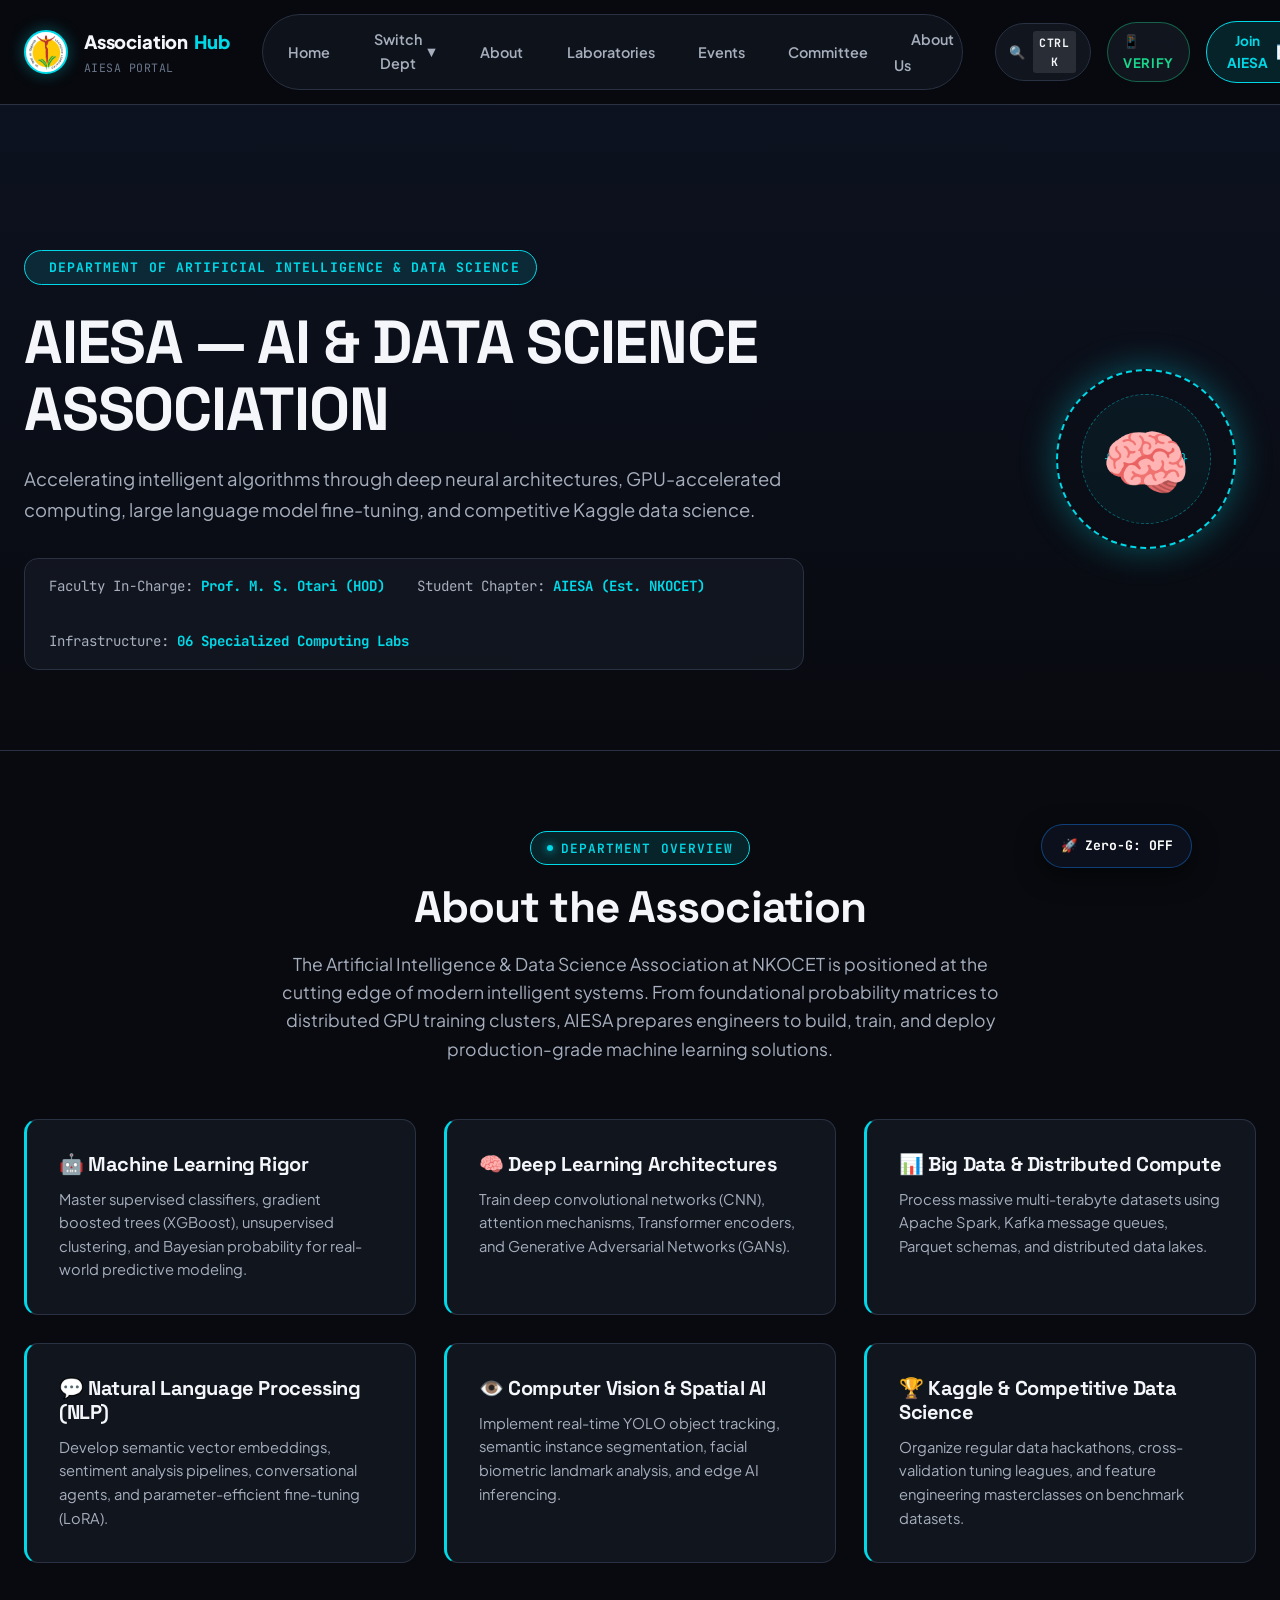
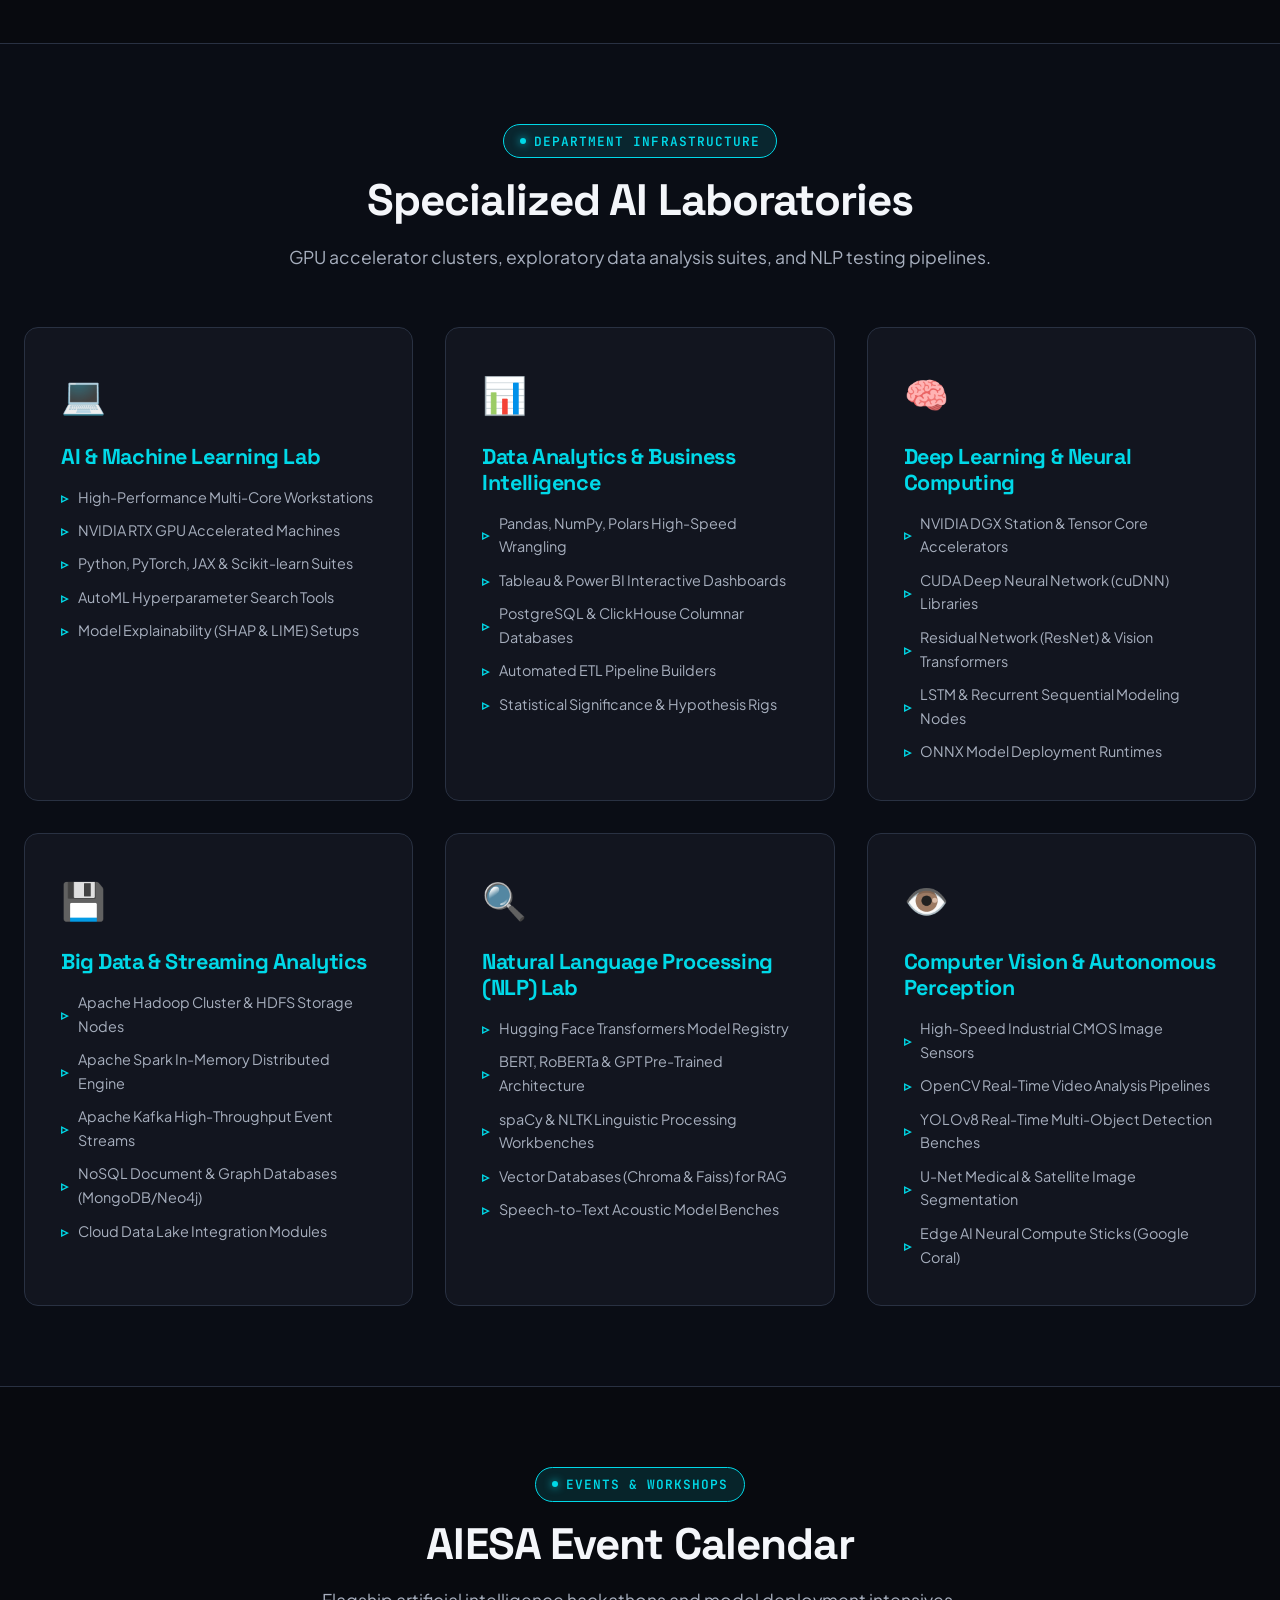
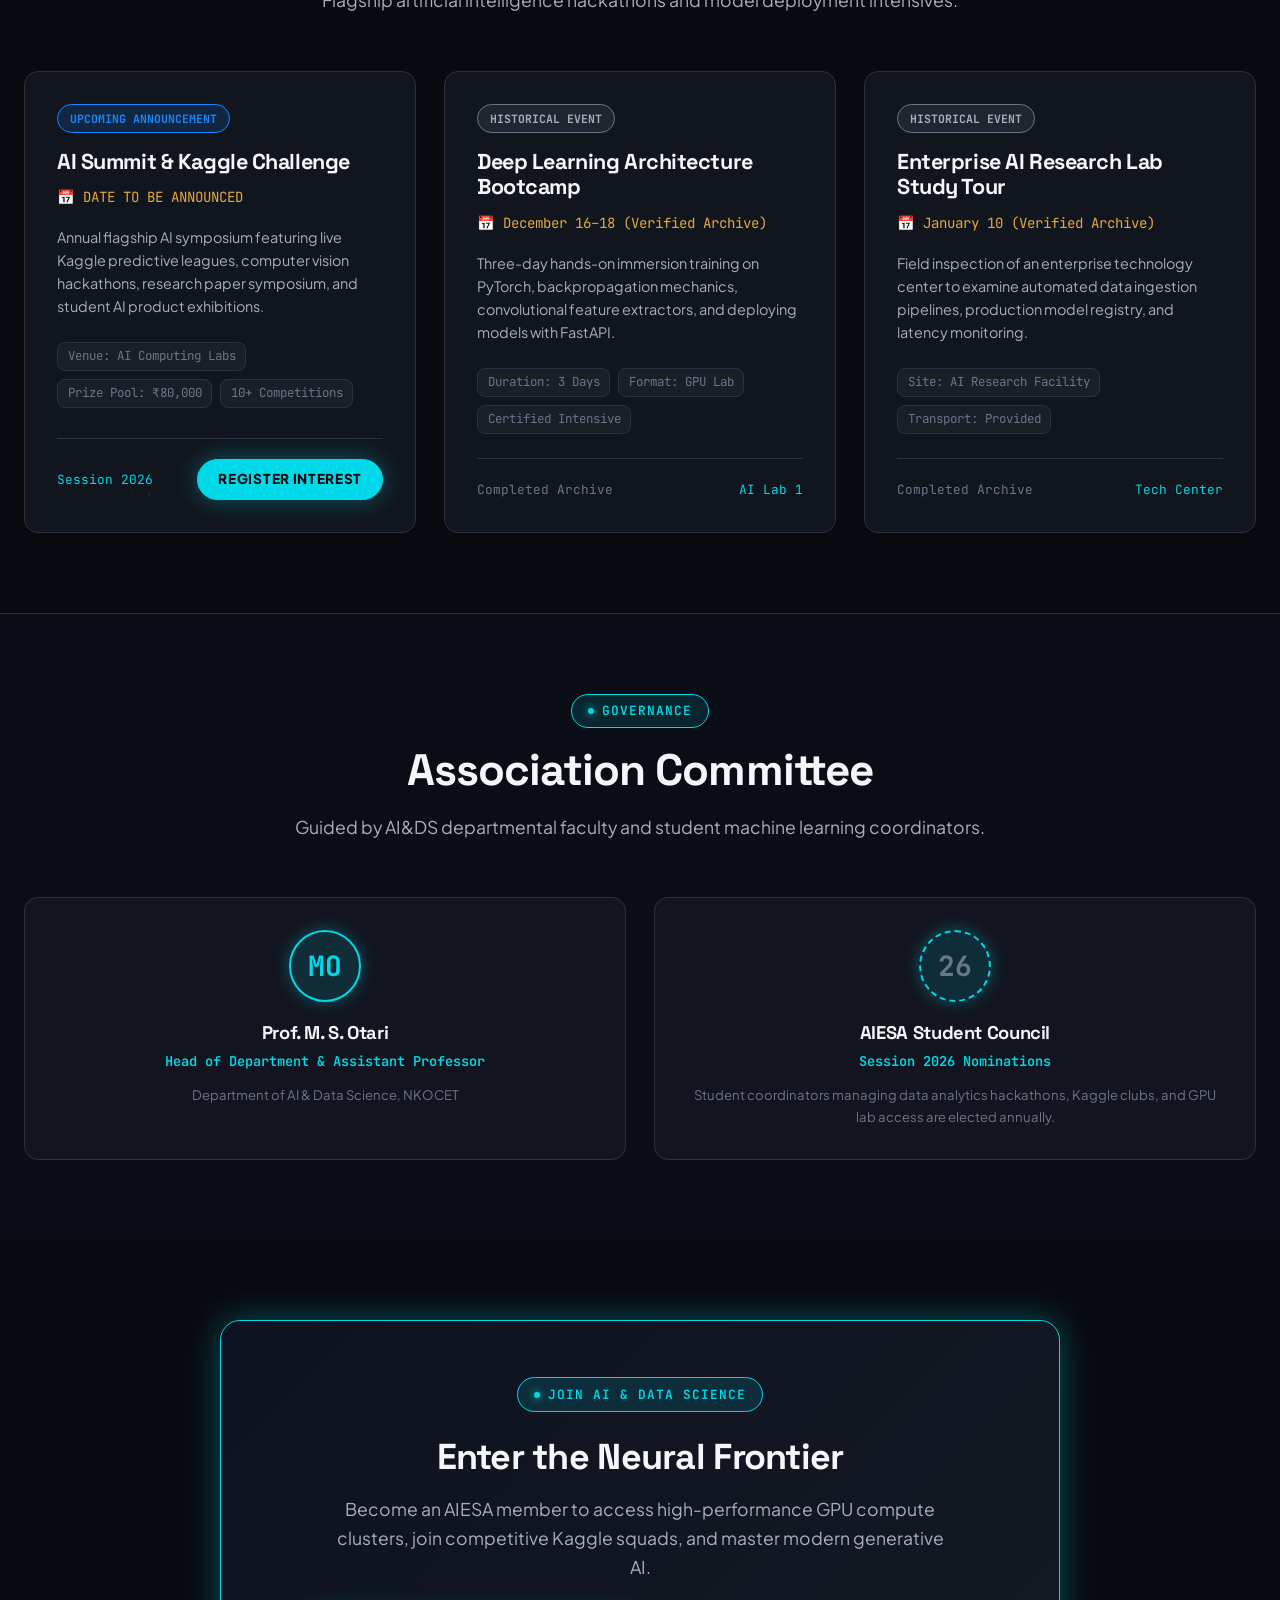
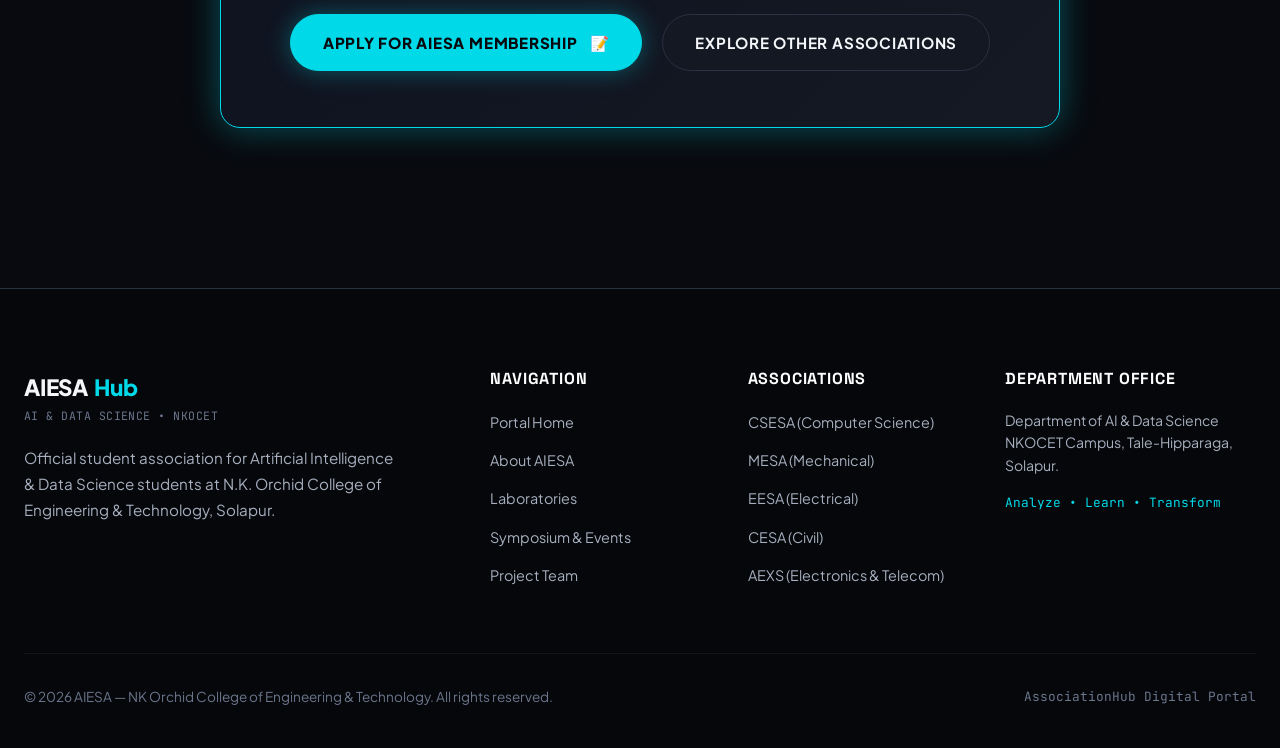
==== commit f827239b: "Your commit message here" ====
--- a/aids.html
+++ b/aids.html
@@ -546,6 +546,12 @@
             </div>
           </div>
 
+          <div class="form-group">
+            <label for="member-email" class="form-label">Student Gmail / College Email (Optional)</label>
+            <input type="email" id="member-email" class="form-input" placeholder="e.g. yourname@gmail.com">
+          </div>
+
+
           <div class="form-group-grid">
             <div class="form-group">
               <label for="member-dept" class="form-label">Your Branch *</label>
@@ -622,85 +628,3 @@
 
 </body>
 </html>
-          <!-- Official Student Gmail -->
-          <div class="form-group" style="background: rgba(13, 18, 32, 0.45); border: 1px solid var(--color-border-subtle); border-radius: var(--radius-sm); padding: 0.85rem; margin-bottom: 1rem;">
-            <label for="member-email" class="form-label">Official Student Gmail *</label>
-            <input type="email" id="member-email" class="form-input" placeholder="e.g. yourname@gmail.com" required>
-          </div>
-
-<div class="form-group-grid">
-            <div class="form-group">
-              <label for="member-dept" class="form-label">Your Branch *</label>
-              <select id="member-dept" class="form-select" required>
-                <option value="Computer Science & Engineering">Computer Science & Engg</option>
-                <option value="Mechanical Engineering">Mechanical Engg</option>
-                <option value="Electrical Engineering">Electrical Engg</option>
-                <option value="Civil Engineering">Civil Engg</option>
-                <option value="Electronics & Telecommunication">Electronics & Telecom</option>
-                <option value="AI & Data Science">AI & Data Science</option>
-                <option value="First Year Engineering">First Year (General)</option>
-              </select>
-            </div>
-            <div class="form-group">
-              <label for="member-year" class="form-label">Academic Year *</label>
-              <select id="member-year" class="form-select" required>
-                <option value="First Year (FY)">First Year (FY)</option>
-                <option value="Second Year (SY)" selected>Second Year (SY)</option>
-                <option value="Third Year (TY)">Third Year (TY)</option>
-                <option value="Final Year (B.Tech)">Final Year (B.Tech)</option>
-              </select>
-            </div>
-          </div>
-
-          <div class="form-group">
-            <label for="member-association" class="form-label">Target Association *</label>
-            <select id="member-association" class="form-select" required>
-              <option value="CSESA">CSESA — Computer Science & Engineering</option>
-              <option value="MESA">MESA — Mechanical Engineering</option>
-              <option value="EESA">EESA — Electrical Engineering</option>
-              <option value="CESA">CESA — Civil Engineering</option>
-              <option value="AEXS">AEXS — Electronics & Telecommunication</option>
-              <option value="AIESA">AIESA — Artificial Intelligence & Data Science</option>
-            </select>
-          </div>
-
-          <div class="form-group">
-            <label for="member-interest" class="form-label">Technical Interests & Skills (Optional)</label>
-            <input type="text" id="member-interest" class="form-input" placeholder="e.g. Python, Web Design, CAD, Robotics, Event Hosting...">
-          </div>
-
-          <button type="submit" class="btn-primary" style="width: 100%; justify-content: center; margin-top: 1rem; padding: 0.85rem;">
-            <span>GENERATE DIGITAL MEMBERSHIP PASS</span>
-            <span>→</span>
-          </button>
-        </form>
-      </div>
-
-      <div id="membership-pass-container" style="display: none;">
-        <!-- Rendered dynamically by main.js upon submission -->
-      </div>
-    </div>
-  </div>
-
-  <!-- Core JavaScript -->
-  <script src="api-config.js"></script>
-  <script src="main.js?v=20261101_v5"></script>
-  <!-- Spotlight Quick Command Search Overlay (Ctrl + K) -->
-  <div id="spotlight-overlay" class="spotlight-overlay" role="dialog" aria-modal="true" aria-label="Spotlight Search">
-    <div class="spotlight-modal">
-      <div class="spotlight-header">
-        <span style="font-size: 1.25rem;">🔍</span>
-        <input type="text" id="spotlight-input" class="spotlight-input" placeholder="Search departments, events, discussions, actions... (Esc to close)" autocomplete="off">
-        <span style="font-size: 0.75rem; background: rgba(255, 255, 255, 0.1); padding: 0.2rem 0.5rem; border-radius: 4px; font-family: var(--font-mono); color: var(--color-text-muted);">ESC</span>
-      </div>
-      <div id="spotlight-results" class="spotlight-results"></div>
-      <div class="spotlight-footer">
-        <span>Navigation: <kbd style="background:rgba(255,255,255,0.1); padding:0.1rem 0.35rem; border-radius:3px;">↑</kbd> <kbd style="background:rgba(255,255,255,0.1); padding:0.1rem 0.35rem; border-radius:3px;">↓</kbd> to navigate, <kbd style="background:rgba(255,255,255,0.1); padding:0.1rem 0.35rem; border-radius:3px;">↵</kbd> to select</span>
-        <span style="color: var(--brand-gold);">NKOCET AssociationHub 2026</span>
-      </div>
-    </div>
-  </div>
-  <div id="toast-container" aria-live="polite"></div>
-
-</body>
-</html>
